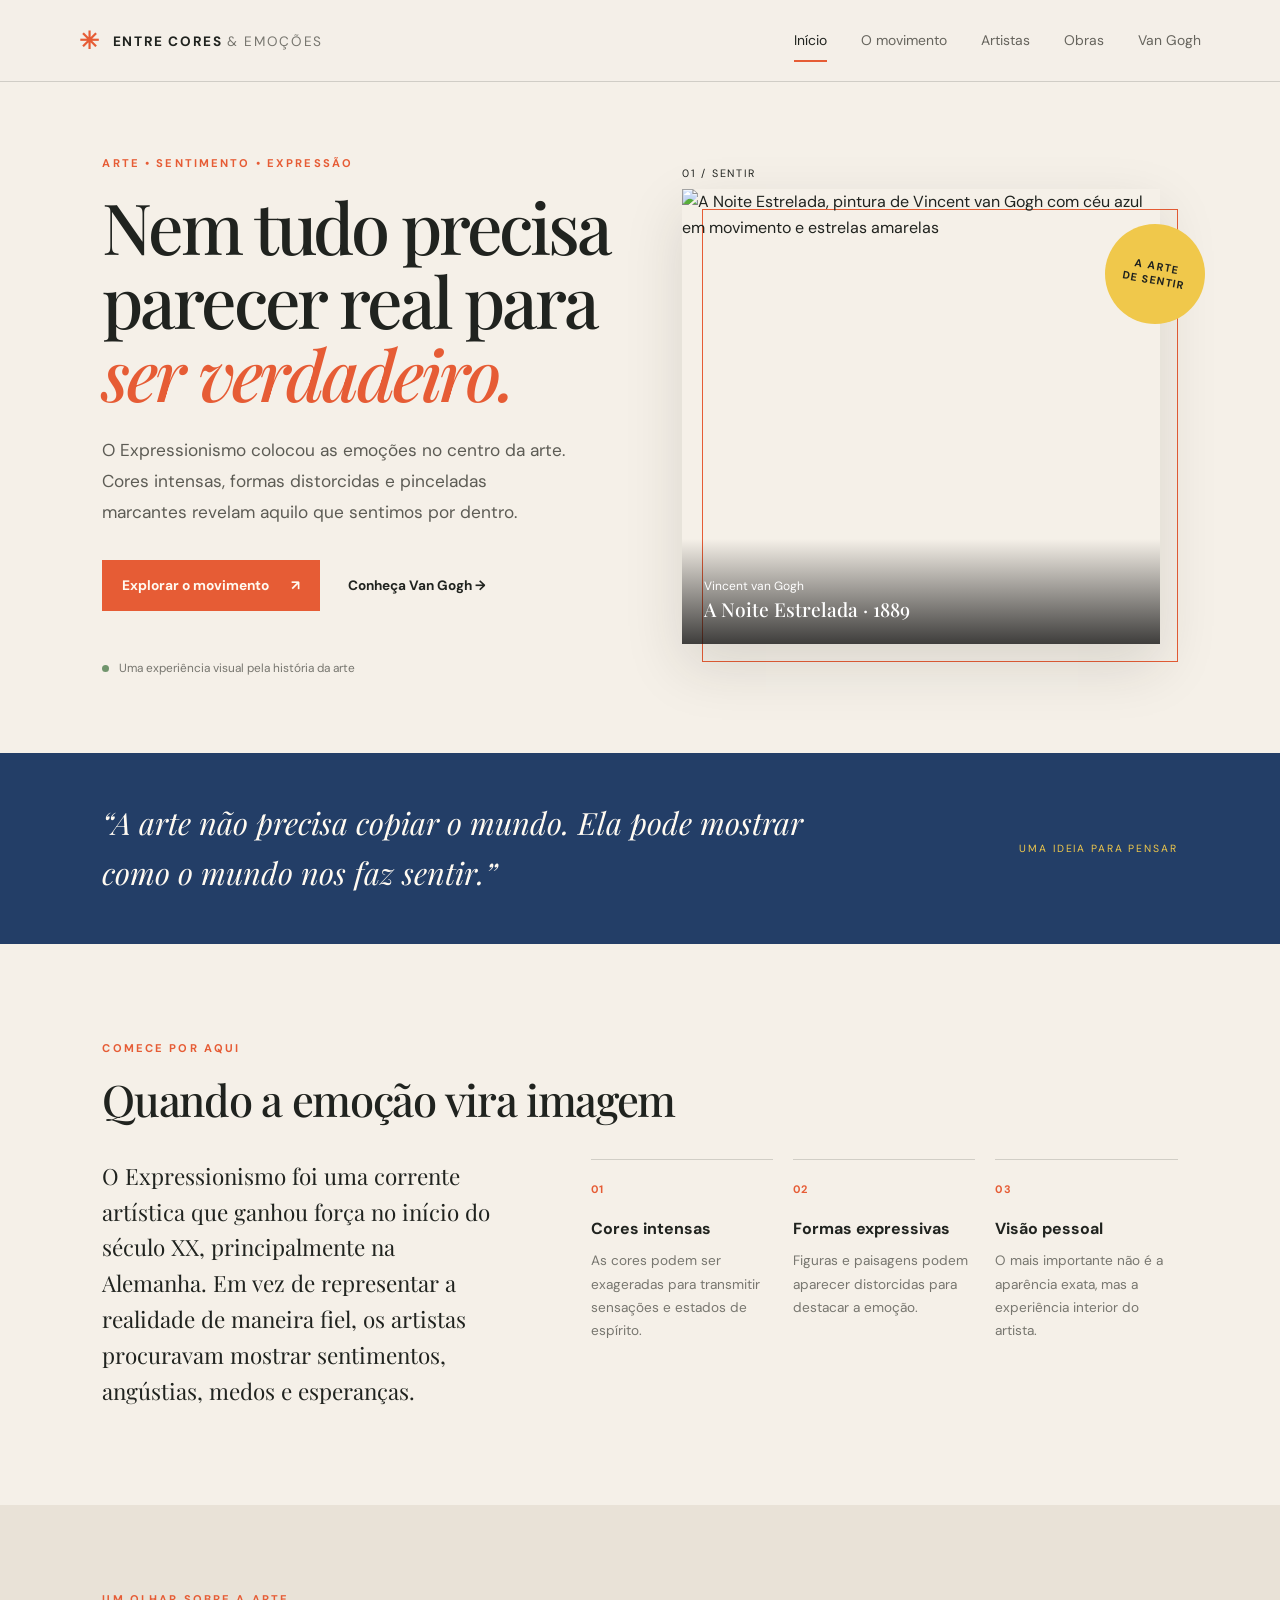
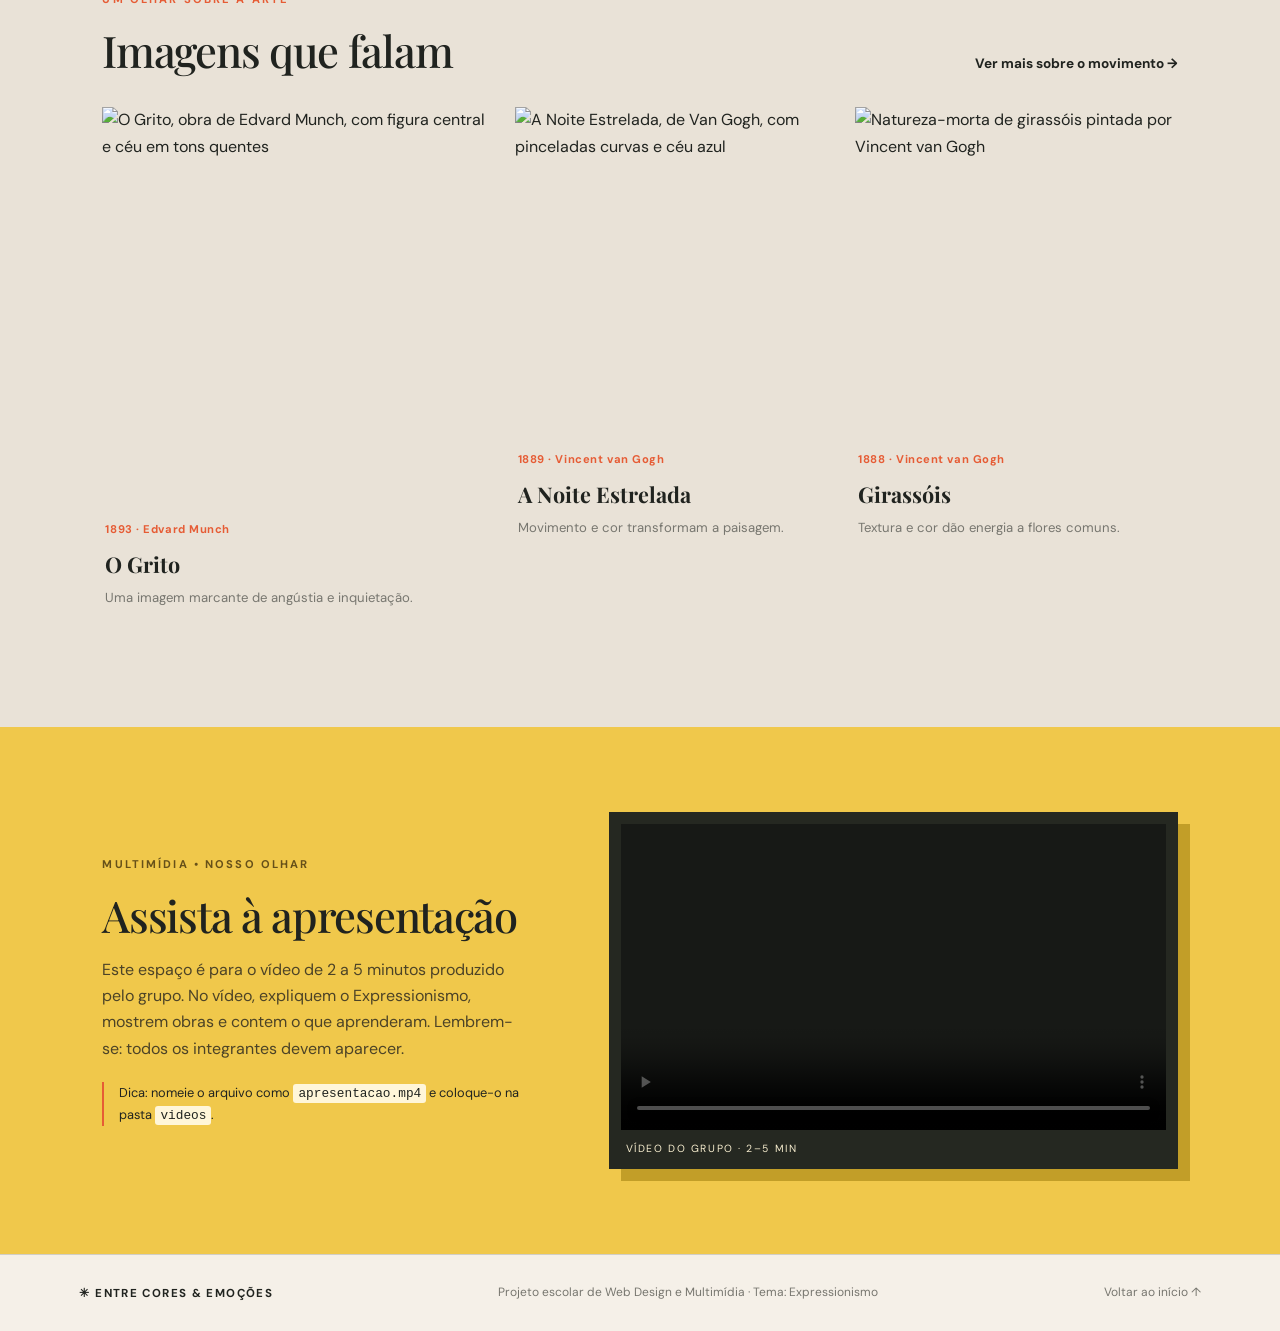
==== index.html @ 1c42e6e7 "inicioo" ====
<!DOCTYPE html>
<html lang="pt-br">
<head>
  <meta charset="UTF-8">
  <meta name="viewport" content="width=device-width, initial-scale=1.0">
  <meta name="description" content="Uma viagem pelo Expressionismo, movimento artístico que transformou emoções em cores e formas.">
  <title>Entre Cores e Emoções | Expressionismo</title>
  <link rel="stylesheet" href="style.css">
</head>
<body>
  <header class="topo">
    <a class="marca" href="index.html"><span class="marca-simbolo">✳</span> ENTRE CORES <span class="marca-clara">& EMOÇÕES</span></a>
    <nav aria-label="Navegação principal">
      <a class="ativo" href="index.html">Início</a>
      <a href="movimento.html">O movimento</a>
      <a href="artistas.html">Artistas</a>
      <a href="obras.html">Obras</a>
      <a href="vangogh.html">Van Gogh</a>
    </nav>
  </header>

  <main>
    <section class="hero">
      <div class="hero-texto">
        <p class="sobretitulo">ARTE • SENTIMENTO • EXPRESSÃO</p>
        <h1>Nem tudo precisa parecer real para <em>ser verdadeiro.</em></h1>
        <p class="hero-resumo">O Expressionismo colocou as emoções no centro da arte. Cores intensas, formas distorcidas e pinceladas marcantes revelam aquilo que sentimos por dentro.</p>
        <div class="botoes">
          <a class="botao botao-claro" href="movimento.html">Explorar o movimento <span>↗</span></a>
          <a class="link-seta" href="vangogh.html">Conheça Van Gogh →</a>
        </div>
        <div class="hero-nota"><span class="ponto"></span> Uma experiência visual pela história da arte</div>
      </div>
      <div class="hero-arte">
        <div class="arte-rotulo">01 / SENTIR</div>
        <img src="https://commons.wikimedia.org/wiki/Special:FilePath/TheStarryNightByVincentVanGogh.jpg" alt="A Noite Estrelada, pintura de Vincent van Gogh com céu azul em movimento e estrelas amarelas">
        <div class="arte-legenda"><span>Vincent van Gogh</span><strong>A Noite Estrelada · 1889</strong></div>
        <div class="selo">A ARTE<br>DE SENTIR</div>
      </div>
    </section>

    <section class="faixa-frase">
      <p>“A arte não precisa copiar o mundo. Ela pode mostrar como o mundo nos faz sentir.”</p>
      <span>UMA IDEIA PARA PENSAR</span>
    </section>

    <section class="secao introducao">
      <div class="cabecalho-secao">
        <p class="sobretitulo">COMECE POR AQUI</p>
        <h2>Quando a emoção vira imagem</h2>
      </div>
      <div class="intro-grid">
        <p class="texto-grande">O Expressionismo foi uma corrente artística que ganhou força no início do século XX, principalmente na Alemanha. Em vez de representar a realidade de maneira fiel, os artistas procuravam mostrar sentimentos, angústias, medos e esperanças.</p>
        <div class="mini-cards">
          <article class="mini-card"><span class="numero">01</span><h3>Cores intensas</h3><p>As cores podem ser exageradas para transmitir sensações e estados de espírito.</p></article>
          <article class="mini-card"><span class="numero">02</span><h3>Formas expressivas</h3><p>Figuras e paisagens podem aparecer distorcidas para destacar a emoção.</p></article>
          <article class="mini-card"><span class="numero">03</span><h3>Visão pessoal</h3><p>O mais importante não é a aparência exata, mas a experiência interior do artista.</p></article>
        </div>
      </div>
    </section>

    <section class="secao galeria-secao">
      <div class="cabecalho-secao linha">
        <div><p class="sobretitulo">UM OLHAR SOBRE A ARTE</p><h2>Imagens que falam</h2></div>
        <a class="link-seta" href="movimento.html">Ver mais sobre o movimento →</a>
      </div>
      <div class="galeria">
        <figure class="galeria-item galeria-grande">
          <img src="https://commons.wikimedia.org/wiki/Special:FilePath/Edvard-Munch-The-Scream.jpg" alt="O Grito, obra de Edvard Munch, com figura central e céu em tons quentes">
          <figcaption><span>1893 · Edvard Munch</span><strong>O Grito</strong><p>Uma imagem marcante de angústia e inquietação.</p></figcaption>
        </figure>
        <figure class="galeria-item">
          <img src="https://commons.wikimedia.org/wiki/Special:FilePath/Starry_Night.webp" alt="A Noite Estrelada, de Van Gogh, com pinceladas curvas e céu azul">
          <figcaption><span>1889 · Vincent van Gogh</span><strong>A Noite Estrelada</strong><p>Movimento e cor transformam a paisagem.</p></figcaption>
        </figure>
        <figure class="galeria-item galeria-terceira">
          <img src="https://commons.wikimedia.org/wiki/Special:FilePath/Vincent_van_Gogh_-_Sunflowers_-_VGM_F458.jpg" alt="Natureza-morta de girassóis pintada por Vincent van Gogh">
          <figcaption><span>1888 · Vincent van Gogh</span><strong>Girassóis</strong><p>Textura e cor dão energia a flores comuns.</p></figcaption>
        </figure>
      </div>
    </section>

    <section class="video-bloco">
      <div>
        <p class="sobretitulo">MULTIMÍDIA • NOSSO OLHAR</p>
        <h2>Assista à apresentação</h2>
        <p>Este espaço é para o vídeo de 2 a 5 minutos produzido pelo grupo. No vídeo, expliquem o Expressionismo, mostrem obras e contem o que aprenderam. Lembrem-se: todos os integrantes devem aparecer.</p>
        <div class="dica-video">Dica: nomeie o arquivo como <code>apresentacao.mp4</code> e coloque-o na pasta <code>videos</code>.</div>
      </div>
      <div class="video-player">
        <video controls preload="metadata" poster="https://commons.wikimedia.org/wiki/Special:FilePath/TheStarryNightByVincentVanGogh.jpg">
          <source src="videos/apresentacao.mp4" type="video/mp4">
          Seu navegador não consegue reproduzir este vídeo.
        </video>
        <p>VÍDEO DO GRUPO · 2–5 MIN</p>
      </div>
    </section>
  </main>

  <footer class="rodape"><a class="marca" href="index.html">✳ ENTRE CORES & EMOÇÕES</a><p>Projeto escolar de Web Design e Multimídia · Tema: Expressionismo</p><a href="#topo" class="voltar">Voltar ao início ↑</a></footer>
</body>
</html>
---- style.css ----
@import url('https://fonts.googleapis.com/css2?family=DM+Sans:wght@400;500;600;700&family=Playfair+Display:ital,wght@0,500;0,600;0,700;1,500;1,600&display=swap');

:root{--ink:#20231f;--paper:#f5f0e8;--cream:#fffaf1;--orange:#e65c35;--blue:#233e67;--yellow:#f0c84b;--muted:#77766f;--line:rgba(32,35,31,.17);--serif:'Playfair Display',Georgia,serif;--sans:'DM Sans',Arial,sans-serif}
*{box-sizing:border-box}
html{scroll-behavior:smooth}
body{margin:0;background:var(--paper);color:var(--ink);font-family:var(--sans);line-height:1.65}
img{display:block;width:100%;height:100%;object-fit:cover}
a{color:inherit;text-decoration:none}
.topo{height:82px;padding:0 6.2%;display:flex;align-items:center;justify-content:space-between;border-bottom:1px solid var(--line);background:rgba(245,240,232,.95);position:relative;z-index:5}
.marca{font-size:.85rem;font-weight:700;letter-spacing:.12em;white-space:nowrap}.marca-simbolo{color:var(--orange);font-size:1.5rem;vertical-align:-.13em;margin-right:7px}.marca-clara{font-weight:400;color:var(--muted)}
nav{display:flex;gap:34px;height:100%;align-items:center}nav a{font-size:.87rem;color:#66645d;position:relative}nav a:hover,nav a.ativo{color:var(--ink)}nav a.ativo:after{content:"";position:absolute;left:0;right:0;bottom:-10px;height:2px;background:var(--orange)}
.hero{min-height:620px;padding:72px 8% 74px;display:grid;grid-template-columns:1.02fr .98fr;gap:6%;align-items:center;background:var(--paper);overflow:hidden}
.hero-texto{max-width:570px}.sobretitulo{font-size:.7rem;font-weight:700;letter-spacing:.19em;color:var(--orange);margin:0 0 18px}.hero h1,.pagina-capa h1,.van-hero h1{font-family:var(--serif);font-size:clamp(3.2rem,5.5vw,5.6rem);line-height:1.04;letter-spacing:-.045em;margin:0 0 25px;font-weight:500}.hero h1 em,.pagina-capa h1 em,.van-hero h1 em{color:var(--orange);font-weight:500}.hero-resumo{max-width:470px;font-size:1.08rem;color:#5d5c55;line-height:1.8}.botoes{display:flex;align-items:center;gap:28px;margin-top:32px;flex-wrap:wrap}.botao{display:inline-flex;gap:22px;align-items:center;padding:14px 20px;font-size:.86rem;font-weight:700;transition:transform .2s,background .2s}.botao:hover{transform:translateY(-3px)}.botao-claro{background:var(--orange);color:#fffaf1}.botao-claro:hover{background:#c94726}.botao-escuro{background:var(--ink);color:white;margin-top:18px}.link-seta{font-size:.85rem;font-weight:700}.link-seta:hover{color:var(--orange)}.hero-nota{font-size:.74rem;color:var(--muted);margin-top:48px;display:flex;gap:10px;align-items:center}.ponto{width:7px;height:7px;border-radius:50%;background:#71956d;display:inline-block}
.hero-arte{height:455px;position:relative;margin-right:18px}.hero-arte:before{content:"";position:absolute;inset:20px -18px -18px 20px;border:1px solid var(--orange);z-index:0}.hero-arte img{position:relative;z-index:1;box-shadow:0 22px 55px #29271e22}.arte-rotulo{position:absolute;top:-24px;left:0;font-size:.67rem;letter-spacing:.16em;z-index:2}.arte-legenda{position:absolute;bottom:0;left:0;right:0;z-index:2;padding:38px 22px 20px;background:linear-gradient(transparent,#111c);color:white;display:flex;flex-direction:column;line-height:1.5}.arte-legenda span{font-size:.75rem}.arte-legenda strong{font-family:var(--serif);font-size:1.2rem;font-weight:500}.selo{position:absolute;z-index:3;right:-45px;top:35px;width:100px;height:100px;border-radius:50%;background:var(--yellow);display:grid;place-content:center;text-align:center;font-size:.67rem;letter-spacing:.1em;font-weight:700;line-height:1.3;transform:rotate(10deg)}
.faixa-frase{background:var(--blue);color:#fffaf1;padding:45px 8%;display:flex;align-items:center;justify-content:space-between;gap:30px}.faixa-frase p{font-family:var(--serif);font-size:clamp(1.3rem,2.4vw,2rem);max-width:760px;margin:0;font-style:italic}.faixa-frase span{font-size:.65rem;letter-spacing:.18em;white-space:nowrap;color:#f0c84b}
.secao{padding:95px 8%}.cabecalho-secao h2,.dois-colunas h2,.video-bloco h2,.van-destaque h2,.curiosidade h2,.chamada-final h2{font-family:var(--serif);font-size:clamp(2rem,3.4vw,3.3rem);line-height:1.13;letter-spacing:-.03em;font-weight:500;margin:0}.intro-grid{display:grid;grid-template-columns:.8fr 1.2fr;gap:9%;margin-top:34px}.texto-grande{font-family:var(--serif);font-size:1.4rem;line-height:1.6;margin:0}.mini-cards{display:grid;grid-template-columns:repeat(3,1fr);gap:20px}.mini-card{border-top:1px solid var(--line);padding-top:15px}.numero{font-size:.68rem;color:var(--orange);font-weight:700;letter-spacing:.12em}.mini-card h3,.caracteristicas h3,.van-obras h3{font-size:1rem;margin:15px 0 7px}.mini-card p,.caracteristicas p{font-size:.85rem;color:var(--muted);line-height:1.7;margin:0}
.galeria-secao{background:#e9e2d7;padding-top:85px;padding-bottom:100px}.linha{display:flex;align-items:end;justify-content:space-between;gap:25px;margin-bottom:32px}.galeria{display:grid;grid-template-columns:1.1fr .9fr .9fr;gap:18px;align-items:stretch}.galeria-item{margin:0;min-width:0}.galeria-item img{height:320px}.galeria-grande img{height:390px}.galeria-item figcaption{padding:18px 3px}.galeria-item figcaption span,.obra-card span,.van-obras span{font-size:.7rem;color:var(--orange);font-weight:700;letter-spacing:.05em}.galeria-item figcaption strong{font-family:var(--serif);font-size:1.35rem;display:block;margin:5px 0}.galeria-item figcaption p{font-size:.82rem;color:var(--muted);margin:0}
.video-bloco{padding:85px 8%;background:var(--yellow);display:grid;grid-template-columns:.85fr 1.15fr;gap:8%;align-items:center}.video-bloco .sobretitulo{color:#665019}.video-bloco p:not(.sobretitulo){max-width:480px;color:#4c4327}.dica-video{font-size:.8rem;margin-top:20px;padding-left:15px;border-left:2px solid var(--orange)}code{background:#fff6d9;padding:2px 5px;border-radius:3px}.video-player{background:#252821;padding:12px;box-shadow:12px 12px 0 #c29e28}.video-player video{width:100%;aspect-ratio:16/9;display:block;background:#171916;object-fit:cover}.video-player p{font-size:.65rem!important;letter-spacing:.15em;color:#f7edce!important;margin:10px 5px 0}
.rodape{padding:28px 6.2%;display:flex;align-items:center;justify-content:space-between;gap:20px;border-top:1px solid var(--line);font-size:.75rem;color:var(--muted)}.rodape .marca{color:var(--ink);font-size:.72rem}.rodape p{margin:0}.voltar:hover{color:var(--orange)}
.pagina-capa{padding:100px 12% 110px;background:var(--blue);color:#fffaf1;min-height:430px}.pagina-capa .sobretitulo{color:var(--yellow)}.pagina-capa h1{font-size:clamp(3.8rem,7vw,6.4rem);margin-bottom:25px}.pagina-capa h1 em{color:var(--yellow)}.pagina-capa>p:last-child{font-size:1.1rem;max-width:600px;color:#d6d8dd}
.dois-colunas{display:grid;grid-template-columns:.8fr 1.2fr;gap:9%;align-items:start}.texto-coluna p{margin:0 0 18px;color:#5c5a54;line-height:1.9}.secao-colorida{background:#e8e0d4}.subtitulo{color:var(--muted);max-width:620px}.caracteristicas{display:grid;grid-template-columns:repeat(4,1fr);gap:20px;margin-top:45px}.caracteristicas article{padding:25px 20px 28px;background:var(--cream);min-height:225px}.carac-icone{font-family:var(--serif);font-size:2rem;color:var(--orange)}.caracteristicas h3{margin-top:25px}.obras-grid{display:grid;grid-template-columns:1fr 1fr;gap:25px;margin-top:34px}.obra-card{background:var(--cream);display:grid;grid-template-columns:.8fr 1.2fr;min-height:280px}.obra-card img{height:100%;min-height:280px}.obra-card div{padding:25px}.obra-card h3{font-family:var(--serif);font-size:1.5rem;margin:8px 0}.obra-card p{font-size:.86rem;color:var(--muted);line-height:1.75;margin:0}.tabela-secao{background:#e9e2d7}.tabela-wrap{overflow-x:auto;margin-top:30px}table{width:100%;border-collapse:collapse;background:var(--cream);font-size:.85rem}th,td{padding:17px 18px;text-align:left;border-bottom:1px solid var(--line);vertical-align:top}th{background:var(--blue);color:#fffaf1;font-size:.7rem;letter-spacing:.08em;text-transform:uppercase}tbody tr:last-child td{border-bottom:0}tbody tr:hover{background:#f6ead8}.nota-tabela{font-size:.78rem;color:var(--muted);margin-top:15px}.chamada-final{padding:70px 8%;background:var(--orange);color:#fffaf1;text-align:center}.chamada-final .sobretitulo{color:#ffe4a1}.chamada-final h2{max-width:750px;margin:0 auto 28px}.chamada-final .botao{background:var(--ink)}
.van-hero{padding:78px 8% 85px;display:grid;grid-template-columns:1fr .85fr;gap:8%;align-items:center;position:relative;overflow:hidden}.van-hero-texto{max-width:580px;position:relative;z-index:1}.van-hero h1{font-size:clamp(4rem,7vw,7rem)}.van-hero .texto-grande{margin-bottom:20px}.van-hero-texto>p:not(.sobretitulo):not(.texto-grande){color:var(--muted);max-width:480px}.van-hero-imagem{margin:0;position:relative;height:440px}.van-hero-imagem:before{content:"";position:absolute;inset:15px -15px -15px 15px;border:1px solid var(--orange)}.van-hero-imagem img{position:relative}.van-hero-imagem figcaption{font-size:.72rem;color:var(--muted);margin-top:12px}.van-numero{position:absolute;bottom:15px;left:8%;font-family:var(--serif);font-size:1rem;color:#aaa39a;letter-spacing:.15em}
.van-destaque{display:grid;grid-template-columns:1fr 1fr;background:#e9e2d7;align-items:stretch}.van-destaque>img{height:430px}.van-destaque>div{padding:65px 12% 55px 10%;align-self:center}.van-destaque p:not(.sobretitulo){font-size:.94rem;color:#5e5b54;line-height:1.85}.van-obras{display:grid;grid-template-columns:repeat(3,1fr);gap:22px;margin-top:35px}.van-obras article{min-width:0}.van-obras img{height:280px}.van-obras span{display:block;margin-top:16px}.van-obras h3{font-family:var(--serif);font-size:1.45rem;margin:5px 0}.van-obras p{font-size:.85rem;color:var(--muted);margin:0}.curiosidade{padding:65px 12%;display:grid;grid-template-columns:100px 1fr;gap:35px;background:var(--blue);color:#fffaf1;align-items:start}.curiosidade-asterisco{font-size:5rem;line-height:1;color:var(--yellow)}.curiosidade .sobretitulo{color:var(--yellow)}.curiosidade p:last-child{max-width:760px;color:#d6d8dd}
@media(max-width:900px){.topo{padding:0 4%;height:auto;min-height:76px;flex-wrap:wrap;gap:10px;padding-top:16px;padding-bottom:16px}.marca{font-size:.75rem}nav{gap:18px}nav a{font-size:.8rem}.hero,.van-hero{padding:55px 6%;gap:35px}.hero-arte{height:380px}.selo{right:-20px}.secao{padding:70px 6%}.intro-grid,.dois-colunas{gap:35px}.mini-cards{grid-template-columns:1fr}.caracteristicas{grid-template-columns:repeat(2,1fr)}.galeria{grid-template-columns:1fr 1fr}.galeria-grande{grid-column:span 2}.galeria-item img,.galeria-grande img{height:300px}.video-bloco{padding:65px 6%;gap:35px}.obra-card{grid-template-columns:1fr}.obra-card img{height:220px;min-height:0}.van-destaque>div{padding:40px}.van-obras img{height:220px}}
@media(max-width:620px){.topo{justify-content:center}.topo nav{width:100%;justify-content:center;gap:25px;height:35px}.hero,.van-hero{grid-template-columns:1fr;padding:50px 6% 65px}.hero h1,.van-hero h1{font-size:3.6rem}.hero-arte{height:350px;margin:15px 15px 0 0}.faixa-frase{padding:32px 6%;display:block}.faixa-frase span{display:block;margin-top:18px}.intro-grid,.dois-colunas,.video-bloco{grid-template-columns:1fr}.mini-cards{grid-template-columns:1fr 1fr}.mini-card:last-child{grid-column:span 2}.linha{align-items:start;flex-direction:column}.galeria{grid-template-columns:1fr}.galeria-grande{grid-column:auto}.galeria-item img,.galeria-grande img{height:330px}.video-bloco{padding:55px 6%}.caracteristicas{grid-template-columns:1fr 1fr}.pagina-capa{padding:70px 7%;min-height:0}.obras-grid{grid-template-columns:1fr}.obra-card{grid-template-columns:.8fr 1.2fr}.obra-card img{height:100%;min-height:260px}.van-hero-imagem{height:330px}.van-numero{bottom:15px}.van-destaque{grid-template-columns:1fr}.van-destaque>img{height:330px}.van-destaque>div{padding:45px 7%}.van-obras{grid-template-columns:1fr}.van-obras img{height:340px}.curiosidade{padding:50px 7%;grid-template-columns:45px 1fr;gap:20px}.curiosidade-asterisco{font-size:3rem}.rodape{flex-direction:column;text-align:center;padding:30px 6%}.tabela-wrap{margin-right:-6%;padding-right:6%}}
@media(prefers-reduced-motion:reduce){html{scroll-behavior:auto}*,*:before,*:after{transition:none!important}}


/* Páginas extras: artistas e leitura de obras */
.grupos-grid{display:grid;grid-template-columns:1fr 1fr;gap:22px;margin-top:35px}
.grupo-card{padding:36px;min-height:330px;color:#fffaf1}
.grupo-laranja{background:var(--orange)}.grupo-azul{background:var(--blue)}
.grupo-numero{font-size:.68rem;letter-spacing:.16em;font-weight:700;color:#ffe1a3}
.grupo-card h3{font-family:var(--serif);font-size:2.3rem;line-height:1.12;font-weight:500;margin:25px 0 18px}
.grupo-card h3 em{font-weight:500;color:#ffe1a3}.grupo-card p{font-size:.9rem;line-height:1.8;color:#fff5e8}
.grupo-card .nomes{font-size:.77rem;border-top:1px solid #ffffff55;padding-top:15px;margin-top:20px}
.artistas-fundo{background:#e9e2d7}
.artistas-lista{margin-top:35px;border-top:1px solid var(--line)}
.artista-linha{display:grid;grid-template-columns:55px 1fr auto;gap:25px;align-items:start;padding:27px 0;border-bottom:1px solid var(--line)}
.artista-num{font-family:var(--serif);font-size:1.7rem;color:var(--orange)}
.artista-linha h3{font-family:var(--serif);font-size:1.5rem;font-weight:500;margin:0 0 7px}
.artista-linha p{max-width:780px;color:var(--muted);font-size:.9rem;margin:0;line-height:1.8}
.tag-arte{font-size:.65rem;letter-spacing:.12em;border:1px solid var(--line);padding:6px 9px;color:var(--orange);white-space:nowrap}
.obras-detalhadas{display:grid;gap:25px;margin-top:35px}
.obra-detalhe{display:grid;grid-template-columns:.85fr 1.15fr;background:var(--cream);min-height:330px}
.obra-detalhe img{height:100%;min-height:330px}
.obra-detalhe-texto{padding:32px 38px}
.obra-detalhe-texto>span{font-size:.68rem;letter-spacing:.12em;color:var(--orange);font-weight:700}
.obra-detalhe-texto h3{font-family:var(--serif);font-size:2rem;font-weight:500;margin:7px 0 16px}
.obra-detalhe-texto p{font-size:.87rem;line-height:1.75;color:var(--muted);margin:9px 0}
.perguntas-arte{padding:65px 8%;display:grid;grid-template-columns:.8fr 1.2fr;gap:8%;background:#e9e2d7}
.perguntas-arte h2{font-family:var(--serif);font-size:2.5rem;line-height:1.15;font-weight:500;margin:0}
.perguntas-arte ol{margin:0;padding-left:22px}
.perguntas-arte li{padding:0 0 14px 8px;color:#5e5b54}
.capa-artistas{background:#a6442d}.capa-artistas .sobretitulo{color:#ffe1a3}.capa-artistas h1 em{color:#ffe1a3}
.capa-obras{background:#e4b93f;color:#252821}.capa-obras .sobretitulo{color:#8a381f}.capa-obras h1 em{color:#8a381f}.capa-obras>p:last-child{color:#51472c}
@media(max-width:900px){.grupos-grid{grid-template-columns:1fr 1fr}.obra-detalhe-texto{padding:25px}.perguntas-arte{gap:35px}}
@media(max-width:620px){.grupos-grid{grid-template-columns:1fr}.grupo-card{min-height:0;padding:28px}.artista-linha{grid-template-columns:35px 1fr;gap:14px}.tag-arte{grid-column:2;justify-self:start}.obra-detalhe{grid-template-columns:1fr}.obra-detalhe img{height:300px;min-height:0}.obra-detalhe-texto{padding:25px}.perguntas-arte{grid-template-columns:1fr}.topo nav{gap:14px}.topo nav a{font-size:.72rem}}
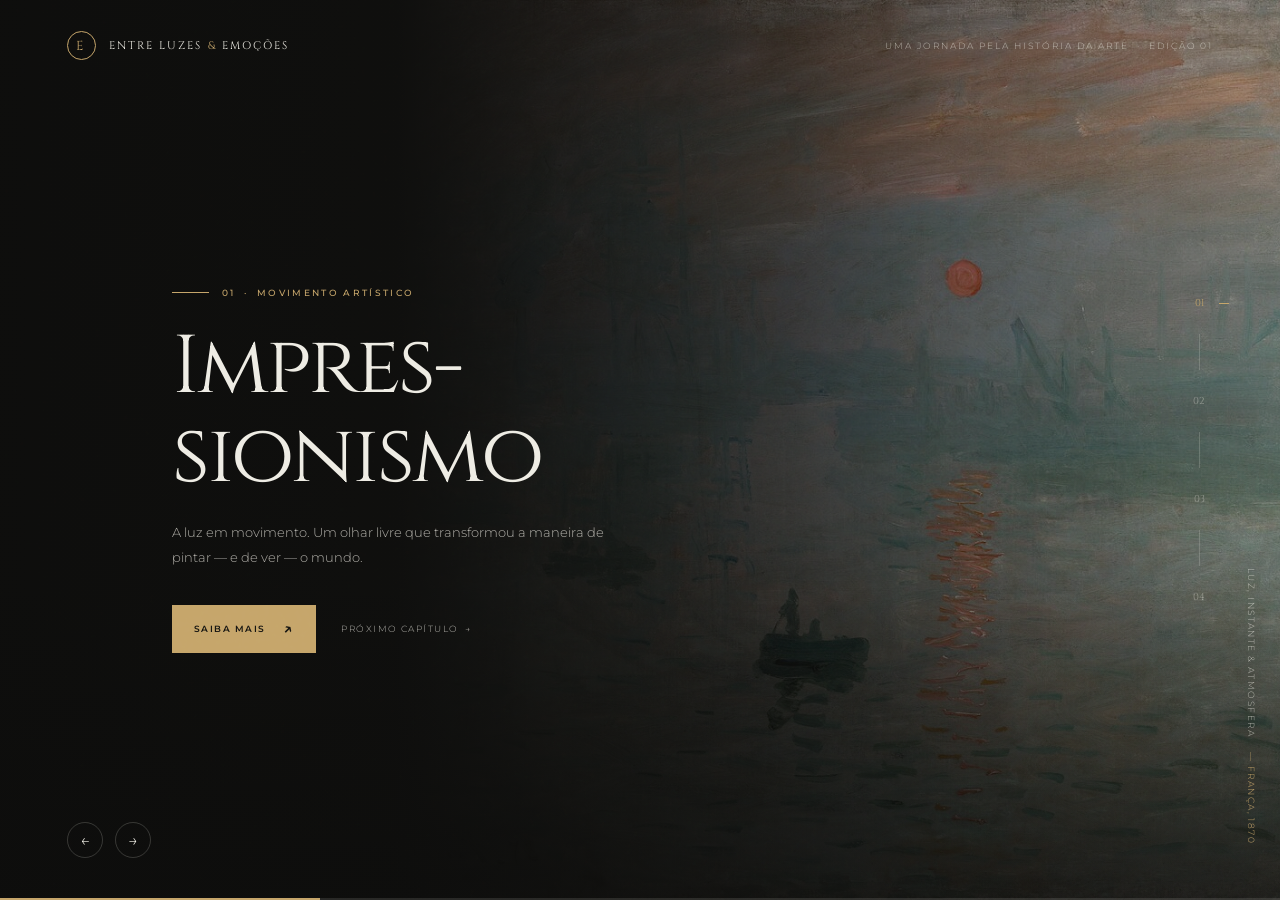
==== commit ae08d4dc: "Add files via upload" ====
--- a/index.html
+++ b/index.html
@@ -1,102 +1,142 @@
-<!DOCTYPE html>
-<html lang="pt-br">
-<head>
-  <meta charset="UTF-8">
-  <meta name="viewport" content="width=device-width, initial-scale=1.0">
-  <meta name="description" content="Uma viagem pelo Expressionismo, movimento artístico que transformou emoções em cores e formas.">
-  <title>Entre Cores e Emoções | Expressionismo</title>
-  <link rel="stylesheet" href="style.css">
-</head>
-<body>
-  <header class="topo">
-    <a class="marca" href="index.html"><span class="marca-simbolo">✳</span> ENTRE CORES <span class="marca-clara">& EMOÇÕES</span></a>
-    <nav aria-label="Navegação principal">
-      <a class="ativo" href="index.html">Início</a>
-      <a href="movimento.html">O movimento</a>
-      <a href="artistas.html">Artistas</a>
-      <a href="obras.html">Obras</a>
-      <a href="vangogh.html">Van Gogh</a>
-    </nav>
-  </header>
-
-  <main>
-    <section class="hero">
-      <div class="hero-texto">
-        <p class="sobretitulo">ARTE • SENTIMENTO • EXPRESSÃO</p>
-        <h1>Nem tudo precisa parecer real para <em>ser verdadeiro.</em></h1>
-        <p class="hero-resumo">O Expressionismo colocou as emoções no centro da arte. Cores intensas, formas distorcidas e pinceladas marcantes revelam aquilo que sentimos por dentro.</p>
-        <div class="botoes">
-          <a class="botao botao-claro" href="movimento.html">Explorar o movimento <span>↗</span></a>
-          <a class="link-seta" href="vangogh.html">Conheça Van Gogh →</a>
-        </div>
-        <div class="hero-nota"><span class="ponto"></span> Uma experiência visual pela história da arte</div>
-      </div>
-      <div class="hero-arte">
-        <div class="arte-rotulo">01 / SENTIR</div>
-        <img src="https://commons.wikimedia.org/wiki/Special:FilePath/TheStarryNightByVincentVanGogh.jpg" alt="A Noite Estrelada, pintura de Vincent van Gogh com céu azul em movimento e estrelas amarelas">
-        <div class="arte-legenda"><span>Vincent van Gogh</span><strong>A Noite Estrelada · 1889</strong></div>
-        <div class="selo">A ARTE<br>DE SENTIR</div>
-      </div>
-    </section>
-
-    <section class="faixa-frase">
-      <p>“A arte não precisa copiar o mundo. Ela pode mostrar como o mundo nos faz sentir.”</p>
-      <span>UMA IDEIA PARA PENSAR</span>
-    </section>
-
-    <section class="secao introducao">
-      <div class="cabecalho-secao">
-        <p class="sobretitulo">COMECE POR AQUI</p>
-        <h2>Quando a emoção vira imagem</h2>
-      </div>
-      <div class="intro-grid">
-        <p class="texto-grande">O Expressionismo foi uma corrente artística que ganhou força no início do século XX, principalmente na Alemanha. Em vez de representar a realidade de maneira fiel, os artistas procuravam mostrar sentimentos, angústias, medos e esperanças.</p>
-        <div class="mini-cards">
-          <article class="mini-card"><span class="numero">01</span><h3>Cores intensas</h3><p>As cores podem ser exageradas para transmitir sensações e estados de espírito.</p></article>
-          <article class="mini-card"><span class="numero">02</span><h3>Formas expressivas</h3><p>Figuras e paisagens podem aparecer distorcidas para destacar a emoção.</p></article>
-          <article class="mini-card"><span class="numero">03</span><h3>Visão pessoal</h3><p>O mais importante não é a aparência exata, mas a experiência interior do artista.</p></article>
-        </div>
-      </div>
-    </section>
-
-    <section class="secao galeria-secao">
-      <div class="cabecalho-secao linha">
-        <div><p class="sobretitulo">UM OLHAR SOBRE A ARTE</p><h2>Imagens que falam</h2></div>
-        <a class="link-seta" href="movimento.html">Ver mais sobre o movimento →</a>
-      </div>
-      <div class="galeria">
-        <figure class="galeria-item galeria-grande">
-          <img src="https://commons.wikimedia.org/wiki/Special:FilePath/Edvard-Munch-The-Scream.jpg" alt="O Grito, obra de Edvard Munch, com figura central e céu em tons quentes">
-          <figcaption><span>1893 · Edvard Munch</span><strong>O Grito</strong><p>Uma imagem marcante de angústia e inquietação.</p></figcaption>
-        </figure>
-        <figure class="galeria-item">
-          <img src="https://commons.wikimedia.org/wiki/Special:FilePath/Starry_Night.webp" alt="A Noite Estrelada, de Van Gogh, com pinceladas curvas e céu azul">
-          <figcaption><span>1889 · Vincent van Gogh</span><strong>A Noite Estrelada</strong><p>Movimento e cor transformam a paisagem.</p></figcaption>
-        </figure>
-        <figure class="galeria-item galeria-terceira">
-          <img src="https://commons.wikimedia.org/wiki/Special:FilePath/Vincent_van_Gogh_-_Sunflowers_-_VGM_F458.jpg" alt="Natureza-morta de girassóis pintada por Vincent van Gogh">
-          <figcaption><span>1888 · Vincent van Gogh</span><strong>Girassóis</strong><p>Textura e cor dão energia a flores comuns.</p></figcaption>
-        </figure>
-      </div>
-    </section>
-
-    <section class="video-bloco">
-      <div>
-        <p class="sobretitulo">MULTIMÍDIA • NOSSO OLHAR</p>
-        <h2>Assista à apresentação</h2>
-        <p>Este espaço é para o vídeo de 2 a 5 minutos produzido pelo grupo. No vídeo, expliquem o Expressionismo, mostrem obras e contem o que aprenderam. Lembrem-se: todos os integrantes devem aparecer.</p>
-        <div class="dica-video">Dica: nomeie o arquivo como <code>apresentacao.mp4</code> e coloque-o na pasta <code>videos</code>.</div>
-      </div>
-      <div class="video-player">
-        <video controls preload="metadata" poster="https://commons.wikimedia.org/wiki/Special:FilePath/TheStarryNightByVincentVanGogh.jpg">
-          <source src="videos/apresentacao.mp4" type="video/mp4">
-          Seu navegador não consegue reproduzir este vídeo.
-        </video>
-        <p>VÍDEO DO GRUPO · 2–5 MIN</p>
-      </div>
-    </section>
-  </main>
-
-  <footer class="rodape"><a class="marca" href="index.html">✳ ENTRE CORES & EMOÇÕES</a><p>Projeto escolar de Web Design e Multimídia · Tema: Expressionismo</p><a href="#topo" class="voltar">Voltar ao início ↑</a></footer>
-</body>
-</html>+<!doctype html>
+<html lang="pt-BR">
+<head>
+  <meta charset="utf-8">
+  <meta name="viewport" content="width=device-width, initial-scale=1">
+  <meta name="theme-color" content="#11110f">
+  <meta name="description" content="Uma jornada pela história do Impressionismo, Expressionismo e a obra de Vincent van Gogh.">
+  <title>Entre Luzes & Emoções — História da Arte</title>
+  <link rel="preconnect" href="https://fonts.googleapis.com">
+  <link rel="preconnect" href="https://fonts.gstatic.com" crossorigin>
+  <link href="https://fonts.googleapis.com/css2?family=Cinzel:wght@400;500;600&family=Montserrat:wght@300;400;500;600&display=swap" rel="stylesheet">
+  <link rel="stylesheet" href="css/style.css">
+</head>
+<body>
+  <div class="grain" aria-hidden="true"></div>
+  <header class="topbar">
+    <a class="brand" href="#" aria-label="Entre Luzes e Emoções, início">
+      <span class="brand-mark">E</span>
+      <span>Entre Luzes <span style="color:var(--gold)">&</span> Emoções</span>
+    </a>
+    <span class="edition">Uma jornada pela história da arte &nbsp;·&nbsp; Edição 01</span>
+  </header>
+
+  <main class="slides" aria-label="Jornada pela história da arte">
+    <section class="slide active" data-title="Impressionismo" aria-hidden="false">
+      <div class="slide-art art-impression" role="img" aria-label="Impressão, nascer do sol, de Claude Monet"></div>
+      <div class="slide-content">
+        <p class="eyebrow">01 &nbsp;·&nbsp; Movimento artístico</p>
+        <h1>Impres-<br>sionismo</h1>
+        <p class="subtitle">A luz em movimento. Um olhar livre que transformou a maneira de pintar — e de ver — o mundo.</p>
+        <div class="actions">
+          <button class="button learn-more" data-topic="impressionismo">Saiba mais <span class="arrow">↗</span></button>
+          <button class="text-button next-button">Próximo capítulo &nbsp;→</button>
+        </div>
+      </div>
+      <div class="slide-caption">Luz, instante &amp; atmosfera <span>— França, 1870</span></div>
+    </section>
+
+    <section class="slide" data-title="Expressionismo" aria-hidden="true">
+      <div class="slide-art art-expression" role="img" aria-label="O Grito, de Edvard Munch"></div>
+      <div class="slide-content">
+        <p class="eyebrow">02 &nbsp;·&nbsp; Movimento artístico</p>
+        <h1>Expres-<br>sionismo</h1>
+        <p class="subtitle">A realidade vista por dentro. Cor, forma e gesto a serviço da emoção humana.</p>
+        <div class="actions">
+          <button class="button learn-more" data-topic="expressionismo">Saiba mais <span class="arrow">↗</span></button>
+          <button class="text-button next-button">Próximo capítulo &nbsp;→</button>
+        </div>
+      </div>
+      <div class="slide-caption">A força da expressão <span>— Europa, 1905</span></div>
+    </section>
+
+    <section class="slide" data-title="Vincent van Gogh" aria-hidden="true">
+      <div class="slide-art art-vangogh" role="img" aria-label="A Noite Estrelada, de Vincent van Gogh"></div>
+      <div class="slide-content">
+        <p class="eyebrow">03 &nbsp;·&nbsp; Artista em destaque</p>
+        <h1>Vincent<br><em>van Gogh</em></h1>
+        <p class="subtitle">Uma vida breve, uma obra imensa. Pinceladas que fizeram da cor uma linguagem da alma.</p>
+        <div class="actions">
+          <button class="button learn-more" data-topic="vangogh">Saiba mais <span class="arrow">↗</span></button>
+          <button class="text-button next-button">Próximo capítulo &nbsp;→</button>
+        </div>
+      </div>
+      <div class="slide-caption">Pintar com o coração <span>— Países Baixos, 1853</span></div>
+    </section>
+
+    <section class="slide" data-title="Vídeo final" aria-hidden="true">
+      <div class="slide-art art-video" role="img" aria-label="Galeria de arte em penumbra"></div>
+      <div class="slide-content">
+        <p class="eyebrow">04 &nbsp;·&nbsp; Para assistir</p>
+        <h1>A arte<br>em <em>movimento</em></h1>
+        <p class="subtitle">Uma pausa para olhar mais de perto. O vídeo local da exposição está pronto para ser reproduzido aqui.</p>
+        <div class="actions">
+          <a class="button open-video" href="videos/index.html">Abrir espaço de vídeo <span class="arrow">↗</span></a>
+        </div>
+        <div class="video-card">Uma experiência audiovisual</div>
+      </div>
+      <div class="slide-caption">Imagem, som &amp; contemplação <span>— Sala de projeção</span></div>
+    </section>
+  </main>
+
+  <nav class="navigation" aria-label="Navegação por capítulos">
+    <button class="nav-index active" aria-label="Capítulo 1: Impressionismo" aria-current="true">01</button>
+    <span class="nav-rule"></span>
+    <button class="nav-index" aria-label="Capítulo 2: Expressionismo">02</button>
+    <span class="nav-rule"></span>
+    <button class="nav-index" aria-label="Capítulo 3: Vincent van Gogh">03</button>
+    <span class="nav-rule"></span>
+    <button class="nav-index" aria-label="Capítulo 4: Vídeo final">04</button>
+  </nav>
+  <div class="side-controls" aria-label="Controles do carrossel">
+    <button class="previous" aria-label="Slide anterior">←</button>
+    <button class="next" aria-label="Próximo slide">→</button>
+  </div>
+  <div class="progress" aria-hidden="true"><span></span></div>
+
+  <div class="overlay details-overlay" role="dialog" aria-modal="true" aria-labelledby="detail-title" aria-hidden="true">
+    <article class="details-screen">
+      <header class="details-header">
+        <div>
+          <p class="eyebrow" id="detail-eyebrow"></p>
+          <h2 id="detail-title"></h2>
+          <p class="panel-intro" id="detail-intro"></p>
+        </div>
+        <button class="close close-details" aria-label="Fechar detalhes">×</button>
+      </header>
+      <section class="history-section" aria-labelledby="context-heading">
+        <p class="section-kicker">01 &nbsp;·&nbsp; Panorama</p>
+        <h3 id="context-heading">Contexto histórico</h3>
+        <p class="detail-copy" id="detail-context"></p>
+      </section>
+      <section class="artist-profile" aria-labelledby="artist-name">
+        <figure class="artist-portrait">
+          <img id="artist-image" src="" alt="">
+        </figure>
+        <div class="artist-biography">
+          <p class="section-kicker">02 &nbsp;·&nbsp; Artista em destaque</p>
+          <h3 id="artist-name"></h3>
+          <p class="artist-period" id="artist-period"></p>
+          <p class="detail-copy" id="detail-bio"></p>
+        </div>
+      </section>
+      <section class="works-section" aria-labelledby="works-title">
+        <div class="works-heading">
+          <div>
+            <p class="section-kicker">03 &nbsp;·&nbsp; Galeria</p>
+            <h3 id="works-title">Cinco obras para conhecer</h3>
+          </div>
+          <div class="works-controls" aria-label="Controles da galeria de obras">
+            <button class="works-arrow works-previous" type="button" aria-label="Obras anteriores">←</button>
+            <span class="works-count" aria-live="polite">01 — 05</span>
+            <button class="works-arrow works-next" type="button" aria-label="Próximas obras">→</button>
+          </div>
+        </div>
+        <div class="works-track" id="works-track" aria-label="Cinco obras famosas"></div>
+      </section>
+    </article>
+  </div>
+
+  <script src="js/app.js" defer></script>
+</body>
+</html>
--- a/css/style.css
+++ b/css/style.css
@@ -0,0 +1,661 @@
+:root {
+      color-scheme: dark;
+      --ink: #11110f;
+      --paper: #eeece4;
+      --muted: #a7a49a;
+      --gold: #c6a66b;
+      --line: rgba(238, 236, 228, .19);
+      --serif: "Cinzel", Georgia, serif;
+      --sans: "Montserrat", Arial, sans-serif;
+    }
+
+    * { box-sizing: border-box; }
+    html { scroll-behavior: smooth; }
+    body {
+      margin: 0;
+      background: var(--ink);
+      color: var(--paper);
+      font-family: var(--sans);
+      font-weight: 300;
+      overflow: hidden;
+    }
+    button, input { font: inherit; }
+    button { color: inherit; }
+    button:focus-visible, a:focus-visible, input:focus-visible {
+      outline: 2px solid var(--gold);
+      outline-offset: 4px;
+    }
+    .grain {
+      position: fixed;
+      inset: 0;
+      z-index: 8;
+      pointer-events: none;
+      opacity: .13;
+      background-image: url("data:image/svg+xml,%3Csvg viewBox='0 0 180 180' xmlns='http://www.w3.org/2000/svg'%3E%3Cfilter id='n'%3E%3CfeTurbulence type='fractalNoise' baseFrequency='.92' numOctaves='3' stitchTiles='stitch'/%3E%3C/filter%3E%3Crect width='100%25' height='100%25' filter='url(%23n)' opacity='.22'/%3E%3C/svg%3E");
+      mix-blend-mode: soft-light;
+    }
+    .topbar {
+      position: fixed;
+      top: 0;
+      left: 0;
+      z-index: 5;
+      width: 100%;
+      display: flex;
+      justify-content: space-between;
+      align-items: center;
+      padding: 31px 5.2vw;
+    }
+    .brand {
+      display: flex;
+      align-items: center;
+      gap: 13px;
+      color: var(--paper);
+      text-decoration: none;
+      font-family: var(--serif);
+      font-size: 11px;
+      letter-spacing: .19em;
+      text-transform: uppercase;
+    }
+    .brand-mark {
+      width: 29px;
+      height: 29px;
+      display: grid;
+      place-items: center;
+      border: 1px solid var(--gold);
+      border-radius: 50%;
+      color: var(--gold);
+      font-size: 13px;
+    }
+    .edition {
+      color: rgba(238,236,228,.65);
+      font-size: 9px;
+      letter-spacing: .22em;
+      text-transform: uppercase;
+    }
+    .slides { position: relative; width: 100%; height: 100svh; overflow: hidden; }
+    .slide {
+      position: absolute;
+      inset: 0;
+      display: flex;
+      align-items: center;
+      overflow: hidden;
+      opacity: 0;
+      visibility: hidden;
+      transform: translateX(4%);
+      transition: opacity .8s ease, transform 1s cubic-bezier(.22,.61,.36,1), visibility .8s;
+      background: #171714;
+    }
+    .slide.active {
+      opacity: 1;
+      visibility: visible;
+      transform: translateX(0);
+      z-index: 1;
+    }
+    .slide.leaving { transform: translateX(-4%); }
+    .slide::after {
+      content: "";
+      position: absolute;
+      inset: 0;
+      z-index: 0;
+      background: linear-gradient(90deg, rgba(13,13,12,.91) 0%, rgba(13,13,12,.76) 39%, rgba(13,13,12,.17) 100%),
+        linear-gradient(0deg, rgba(13,13,12,.62), transparent 35%);
+    }
+    .slide-art {
+      position: absolute;
+      inset: 0 0 0 31%;
+      background-position: center;
+      background-size: cover;
+      filter: saturate(.78);
+      transform: scale(1.035);
+      transition: transform 8s ease;
+    }
+    .slide.active .slide-art { transform: scale(1); }
+    .slide-art::after {
+      content: "";
+      position: absolute;
+      inset: 0;
+      background: linear-gradient(90deg, #171714 0%, rgba(23,23,20,.62) 18%, transparent 65%),
+        linear-gradient(0deg, rgba(17,17,15,.53), transparent 50%);
+    }
+    .art-impression {
+      background-image: url("../imagens/impressionismo-monet.jpg");
+    }
+    .art-expression {
+      background-image: url("../imagens/expressionismo-munch.jpg");
+    }
+    .art-vangogh {
+      background-image: url("../imagens/vangogh-noite-estrelada.jpg");
+    }
+    .art-video {
+      background-image: url("../imagens/sala-de-video.jpg");
+      filter: saturate(.4);
+    }
+    .slide-content {
+      position: relative;
+      z-index: 2;
+      width: min(670px, 60vw);
+      margin-left: 13.4%;
+      padding-top: 40px;
+    }
+    .eyebrow {
+      display: flex;
+      align-items: center;
+      gap: 13px;
+      margin: 0 0 25px;
+      color: var(--gold);
+      font-size: 9px;
+      font-weight: 500;
+      letter-spacing: .26em;
+      text-transform: uppercase;
+    }
+    .eyebrow::before { content: ""; width: 37px; height: 1px; background: var(--gold); }
+    h1, h2, h3, p { margin-top: 0; }
+    .slide h1 {
+      max-width: 760px;
+      margin-bottom: 20px;
+      font-family: var(--serif);
+      font-size: clamp(42px, 6.4vw, 91px);
+      font-weight: 400;
+      letter-spacing: -.035em;
+      line-height: 1.08;
+    }
+    .slide h1 em { color: var(--gold); font-weight: 400; }
+    .subtitle {
+      max-width: 460px;
+      margin-bottom: 35px;
+      color: rgba(238,236,228,.73);
+      font-size: 13px;
+      line-height: 1.9;
+    }
+    .actions { display: flex; align-items: center; gap: 25px; }
+    .button {
+      display: inline-flex;
+      align-items: center;
+      justify-content: center;
+      gap: 17px;
+      min-height: 48px;
+      padding: 0 21px;
+      border: 1px solid var(--gold);
+      background: var(--gold);
+      color: #171612;
+      cursor: pointer;
+      font-size: 9px;
+      font-weight: 600;
+      letter-spacing: .17em;
+      text-transform: uppercase;
+      text-decoration: none;
+      transition: background .25s, color .25s;
+    }
+    .button:hover { background: transparent; color: var(--paper); }
+    .button .arrow { font-size: 16px; }
+    .text-button {
+      padding: 9px 0;
+      border: 0;
+      background: none;
+      color: rgba(238,236,228,.75);
+      cursor: pointer;
+      font-size: 9px;
+      letter-spacing: .16em;
+      text-transform: uppercase;
+    }
+    .text-button:hover { color: var(--gold); }
+    .slide-caption {
+      position: absolute;
+      right: 1.8vw;
+      bottom: 56px;
+      z-index: 2;
+      color: rgba(238,236,228,.67);
+      font-size: 9px;
+      letter-spacing: .16em;
+      text-transform: uppercase;
+      writing-mode: vertical-rl;
+    }
+    .slide-caption span { color: var(--gold); margin-top: 11px; }
+    .navigation {
+      position: fixed;
+      top: 50%;
+      right: 5.1vw;
+      z-index: 6;
+      display: flex;
+      flex-direction: column;
+      align-items: center;
+      gap: 19px;
+      transform: translateY(-50%);
+    }
+    .nav-index {
+      position: relative;
+      width: 31px;
+      padding: 5px 0;
+      border: 0;
+      background: none;
+      color: rgba(238,236,228,.43);
+      cursor: pointer;
+      font-family: var(--serif);
+      font-size: 10px;
+      text-align: center;
+      transition: color .25s;
+    }
+    .nav-index::after {
+      content: "";
+      position: absolute;
+      right: -14px;
+      top: 50%;
+      width: 0;
+      height: 1px;
+      background: var(--gold);
+      transition: width .25s;
+    }
+    .nav-index.active { color: var(--gold); }
+    .nav-index.active::after { width: 10px; }
+    .nav-rule { height: 36px; width: 1px; background: var(--line); }
+    .side-controls {
+      position: fixed;
+      left: 5.2vw;
+      bottom: 42px;
+      z-index: 6;
+      display: flex;
+      align-items: center;
+      gap: 12px;
+    }
+    .side-controls button {
+      width: 36px;
+      height: 36px;
+      display: grid;
+      place-items: center;
+      border: 1px solid var(--line);
+      border-radius: 50%;
+      background: transparent;
+      color: var(--paper);
+      cursor: pointer;
+      font-size: 17px;
+      transition: border-color .2s, color .2s;
+    }
+    .side-controls button:hover { border-color: var(--gold); color: var(--gold); }
+    .progress {
+      position: fixed;
+      bottom: 0;
+      left: 0;
+      z-index: 9;
+      width: 100%;
+      height: 2px;
+      background: rgba(238,236,228,.12);
+    }
+    .progress span {
+      display: block;
+      width: 25%;
+      height: 100%;
+      background: var(--gold);
+      transition: width .65s ease;
+    }
+    .video-card {
+      display: flex;
+      align-items: center;
+      gap: 13px;
+      margin-top: 27px;
+      color: rgba(238,236,228,.64);
+      font-size: 9px;
+      letter-spacing: .14em;
+      text-transform: uppercase;
+    }
+    .video-card::before { content: "▶"; color: var(--gold); font-size: 12px; }
+    .overlay {
+      position: fixed;
+      inset: 0;
+      z-index: 12;
+      display: grid;
+      place-items: center;
+      padding: 30px;
+      background: rgba(9,9,8,.78);
+      opacity: 0;
+      visibility: hidden;
+      transition: opacity .35s, visibility .35s;
+      backdrop-filter: blur(8px);
+    }
+    .overlay.open { opacity: 1; visibility: visible; }
+    .close {
+      position: absolute;
+      top: 23px;
+      right: 25px;
+      width: 39px;
+      height: 39px;
+      border: 1px solid var(--line);
+      border-radius: 50%;
+      background: transparent;
+      color: var(--paper);
+      cursor: pointer;
+      font-size: 20px;
+    }
+    .close:hover { color: var(--gold); border-color: var(--gold); }
+    .panel-intro {
+      max-width: 730px;
+      margin-bottom: 42px;
+      color: var(--muted);
+      font-size: 13px;
+      line-height: 1.9;
+    }
+    .details-overlay {
+      display: block;
+      padding: 0;
+      overflow-y: auto;
+      background: #11110f;
+      backdrop-filter: none;
+    }
+    .details-screen {
+      position: relative;
+      width: 100%;
+      min-height: 100svh;
+      padding: 80px 8vw 86px;
+      background:
+        radial-gradient(ellipse at 87% 10%, rgba(198,166,107,.09), transparent 34%),
+        #11110f;
+    }
+    .details-header {
+      max-width: 1100px;
+      margin: 0 auto 46px;
+      padding-right: 60px;
+    }
+    .details-header .eyebrow { margin-bottom: 17px; }
+    .details-header h2 {
+      margin-bottom: 14px;
+      font-family: var(--serif);
+      font-size: clamp(38px, 6vw, 72px);
+      font-weight: 400;
+      letter-spacing: -.035em;
+    }
+    .details-header .panel-intro { max-width: 700px; margin-bottom: 0; }
+    .details-screen > .close {
+      position: fixed;
+      top: 25px;
+      right: 4vw;
+      z-index: 4;
+      background: rgba(17,17,15,.8);
+    }
+    .history-section, .artist-profile, .works-section { max-width: 1100px; margin-right: auto; margin-left: auto; }
+    .history-section {
+      margin-bottom: 46px;
+      padding: 30px 34px;
+      border: 1px solid rgba(198,166,107,.22);
+      background: linear-gradient(110deg, rgba(198,166,107,.075), rgba(255,255,255,.012));
+    }
+    .section-kicker {
+      margin-bottom: 12px;
+      color: var(--gold);
+      font-size: 9px;
+      font-weight: 500;
+      letter-spacing: .22em;
+      text-transform: uppercase;
+    }
+    .history-section h3, .works-heading h3 {
+      margin-bottom: 13px;
+      font-family: var(--serif);
+      font-size: clamp(21px, 3vw, 31px);
+      font-weight: 400;
+    }
+    .detail-copy {
+      max-width: 890px;
+      margin: 0;
+      color: rgba(238,236,228,.76);
+      font-size: 12px;
+      line-height: 2;
+    }
+    .artist-profile {
+      display: grid;
+      grid-template-columns: minmax(230px, .75fr) 1.25fr;
+      gap: clamp(26px, 5vw, 68px);
+      align-items: center;
+      margin-bottom: 62px;
+    }
+    .artist-portrait {
+      height: clamp(280px, 35vw, 440px);
+      margin: 0;
+      overflow: hidden;
+      border: 1px solid rgba(198,166,107,.28);
+      background: #1b1a17;
+    }
+    .artist-portrait img {
+      width: 100%;
+      height: 100%;
+      display: block;
+      object-fit: cover;
+      object-position: center 35%;
+      filter: saturate(.82);
+    }
+    .artist-biography h3 {
+      margin: 0 0 8px;
+      font-family: var(--serif);
+      font-size: clamp(30px, 4vw, 48px);
+      font-weight: 400;
+    }
+    .artist-period { margin-bottom: 22px; color: var(--gold); font-size: 10px; letter-spacing: .11em; }
+    .artist-biography .detail-copy { max-width: 560px; }
+    .works-section { min-width: 0; }
+    .works-heading {
+      display: flex;
+      align-items: end;
+      justify-content: space-between;
+      gap: 20px;
+      margin-bottom: 21px;
+    }
+    .works-heading .section-kicker { margin-bottom: 10px; }
+    .works-heading h3 { margin-bottom: 0; }
+    .works-controls { display: flex; align-items: center; gap: 13px; flex: none; }
+    .works-arrow {
+      width: 39px;
+      height: 39px;
+      display: grid;
+      place-items: center;
+      border: 1px solid rgba(198,166,107,.55);
+      border-radius: 50%;
+      background: transparent;
+      color: var(--paper);
+      cursor: pointer;
+      font-size: 17px;
+      transition: border-color .2s, color .2s, background .2s, opacity .2s;
+    }
+    .works-arrow:not(:disabled):hover { border-color: var(--gold); background: rgba(198,166,107,.15); color: var(--gold); }
+    .works-arrow:disabled { cursor: default; opacity: .35; }
+    .works-count { min-width: 77px; color: var(--muted); font-size: 9px; letter-spacing: .1em; text-align: center; }
+    .works-track {
+      display: grid;
+      grid-auto-columns: calc((100% - 36px) / 3);
+      grid-auto-flow: column;
+      gap: 18px;
+      overflow-x: auto;
+      padding: 2px 2px 15px;
+      scroll-behavior: smooth;
+      scroll-snap-type: x mandatory;
+      scrollbar-color: rgba(198,166,107,.5) transparent;
+      scrollbar-width: thin;
+    }
+    .work-card {
+      min-width: 0;
+      overflow: hidden;
+      border: 1px solid var(--line);
+      background: #191916;
+      scroll-snap-align: start;
+    }
+    .work-card img {
+      width: 100%;
+      aspect-ratio: 4 / 3;
+      display: block;
+      object-fit: cover;
+      background: #24231f;
+      transition: transform .6s ease;
+    }
+    .work-card:hover img { transform: scale(1.035); }
+    .work-caption { min-height: 100px; padding: 17px 18px 19px; }
+    .work-caption h4 {
+      min-height: 36px;
+      margin: 0 0 11px;
+      font-family: var(--serif);
+      font-size: 13px;
+      font-weight: 400;
+      line-height: 1.6;
+    }
+    .work-caption p {
+      display: flex;
+      justify-content: space-between;
+      gap: 12px;
+      margin: 0;
+      color: var(--muted);
+      font-size: 9px;
+      line-height: 1.6;
+    }
+    .work-caption p span:first-child { color: var(--gold); }
+    @media (max-width: 700px) {
+      .details-screen { padding: 83px 22px 60px; }
+      .details-header { margin-bottom: 30px; padding-right: 37px; }
+      .details-screen > .close { top: 20px; right: 18px; }
+      .history-section { margin-bottom: 33px; padding: 22px 19px; }
+      .detail-copy { font-size: 11px; }
+      .artist-profile { grid-template-columns: 1fr; gap: 22px; margin-bottom: 41px; }
+      .artist-portrait { height: min(94vw, 380px); }
+      .works-heading { align-items: center; }
+      .works-controls { gap: 7px; }
+      .works-arrow { width: 35px; height: 35px; }
+      .works-count { min-width: 64px; font-size: 8px; }
+      .works-track { grid-auto-columns: 86%; gap: 13px; }
+    }
+    @media (max-width: 700px) {
+      .topbar { padding: 22px 22px; }
+      .edition { display: none; }
+      .brand { font-size: 9px; }
+      .slide-art { inset: 0; background-position: 57% center; }
+      .slide::after { background: linear-gradient(90deg, rgba(13,13,12,.87), rgba(13,13,12,.41)), linear-gradient(0deg, rgba(13,13,12,.58), transparent 60%); }
+      .slide-art::after { background: linear-gradient(90deg, rgba(13,13,12,.52), transparent 100%), linear-gradient(0deg, rgba(13,13,12,.35), transparent 70%); }
+      .slide-content { width: auto; margin: 0 67px 0 8vw; padding-top: 15px; }
+      .slide h1 { font-size: clamp(39px, 12vw, 66px); }
+      .subtitle { max-width: 420px; font-size: 11px; }
+      .navigation { right: 15px; gap: 13px; }
+      .nav-index { font-size: 9px; }
+      .slide-caption { display: none; }
+      .side-controls { left: 8vw; bottom: 24px; }
+      .overlay { padding: 12px; }
+      .close { top: 13px; right: 13px; }
+      .panel-intro { margin-bottom: 28px; }
+    }
+    @media (prefers-reduced-motion: reduce) {
+      *, *::before, *::after { scroll-behavior: auto !important; transition-duration: .01ms !important; animation-duration: .01ms !important; }
+    }
+
+    .video-page { min-height: 100svh; overflow: auto; }
+    .back-link {
+      color: rgba(238,236,228,.72);
+      font-size: 9px;
+      letter-spacing: .14em;
+      text-decoration: none;
+      text-transform: uppercase;
+    }
+    .back-link:hover { color: var(--gold); }
+    .video-main {
+      min-height: 100svh;
+      display: flex;
+      flex-direction: column;
+      align-items: center;
+      justify-content: center;
+      padding: 120px 24px 48px;
+    }
+    .video-heading { width: min(100%, 1100px); margin-bottom: 27px; }
+    .video-heading .eyebrow { margin-bottom: 14px; }
+    .video-heading h1 {
+      margin-bottom: 10px;
+      font-family: var(--serif);
+      font-size: clamp(32px, 5vw, 58px);
+      font-weight: 400;
+    }
+    .video-heading h1 em { color: var(--gold); font-weight: 400; }
+    .video-heading > p:last-child { color: var(--muted); font-size: 11px; }
+    .video-stage {
+      position: relative;
+      width: min(100%, 1100px);
+      padding: 25px;
+      border: 1px solid rgba(198,166,107,.35);
+      background: #191916;
+      box-shadow: 0 25px 100px rgba(0,0,0,.35);
+    }
+    .video-stage:fullscreen {
+      width: 100vw;
+      height: 100vh;
+      max-height: none;
+      display: grid;
+      place-items: center;
+      padding: 72px 24px 24px;
+      border: 0;
+      background: #11110f;
+    }
+    .video-stage:fullscreen .video-frame {
+      width: 100%;
+      height: auto;
+      max-height: calc(100vh - 100px);
+      aspect-ratio: 16 / 9;
+    }
+    .video-fullscreen {
+      position: absolute;
+      top: 23px;
+      z-index: 2;
+      min-height: 39px;
+      padding: 0 12px;
+      border: 1px solid var(--line);
+      background: rgba(17,17,15,.8);
+      color: var(--paper);
+      cursor: pointer;
+      font-size: 9px;
+      letter-spacing: .12em;
+      text-transform: uppercase;
+    }
+    .video-fullscreen { right: 25px; }
+    .video-fullscreen:hover { border-color: var(--gold); color: var(--gold); }
+    .video-frame {
+      position: relative;
+      width: 100%;
+      aspect-ratio: 16 / 9;
+      display: grid;
+      place-items: center;
+      overflow: hidden;
+      background:
+        linear-gradient(rgba(12,12,11,.5),rgba(12,12,11,.7)),
+        url("../imagens/sala-de-video.jpg") center / cover,
+        #10100f;
+    }
+    .video-frame video { position: absolute; inset: 0; width: 100%; height: 100%; background: #10100f; object-fit: contain; }
+    .video-placeholder {
+      position: absolute;
+      right: 12px;
+      bottom: 58px;
+      left: 12px;
+      display: grid;
+      justify-items: center;
+      gap: 7px;
+      padding: 14px;
+      background: rgba(17,17,15,.8);
+      color: var(--paper);
+      font-size: 10px;
+      line-height: 1.7;
+      pointer-events: none;
+      text-align: center;
+    }
+    .video-placeholder[hidden] { display: none; }
+    .video-placeholder strong { color: var(--gold); font-weight: 500; }
+    .video-placeholder code { font-family: Consolas, monospace; }
+    .video-error { min-height: 14px; margin: 10px 0 0; color: #e0a28e; font-size: 10px; }
+    .video-hint { margin: 15px 0 0; color: var(--muted); font-size: 9px; text-align: center; }
+    .video-setup {
+      width: min(100%, 1100px);
+      margin-top: 24px;
+      color: var(--muted);
+      font-size: 11px;
+      line-height: 1.8;
+    }
+    .video-setup p { margin: 0 0 8px; }
+    .video-setup strong { color: var(--gold); font-weight: 500; }
+    .video-setup code {
+      color: var(--paper);
+      font-family: Consolas, monospace;
+      font-size: 10px;
+    }
+    @media (max-width: 700px) {
+      .back-link { font-size: 8px; }
+      .video-main { padding: 100px 16px 30px; }
+      .video-stage { padding: 12px; }
+      .video-fullscreen { top: 13px; right: 13px; min-height: 34px; padding: 0 8px; }
+    }
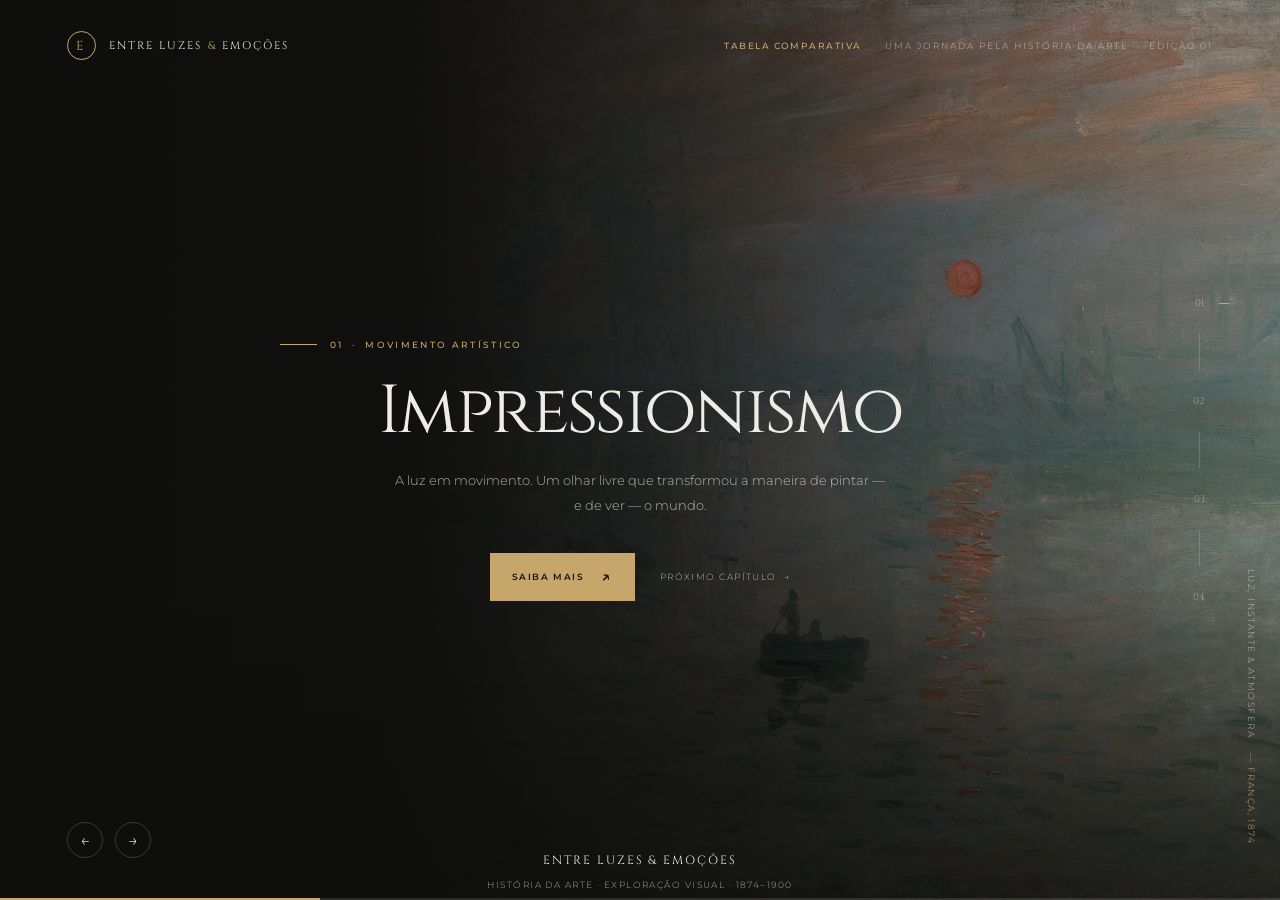
==== commit 1efeef97: "Add files via upload" ====
--- a/index.html
+++ b/index.html
@@ -18,7 +18,10 @@
       <span class="brand-mark">E</span>
       <span>Entre Luzes <span style="color:var(--gold)">&</span> Emoções</span>
     </a>
-    <span class="edition">Uma jornada pela história da arte &nbsp;·&nbsp; Edição 01</span>
+    <div class="topbar-actions">
+      <button class="comparison-open" type="button">Tabela comparativa</button>
+      <span class="edition">Uma jornada pela história da arte &nbsp;·&nbsp; Edição 01</span>
+    </div>
   </header>
 
   <main class="slides" aria-label="Jornada pela história da arte">
@@ -26,21 +29,21 @@
       <div class="slide-art art-impression" role="img" aria-label="Impressão, nascer do sol, de Claude Monet"></div>
       <div class="slide-content">
         <p class="eyebrow">01 &nbsp;·&nbsp; Movimento artístico</p>
-        <h1>Impres-<br>sionismo</h1>
+        <h1>Impressionismo</h1>
         <p class="subtitle">A luz em movimento. Um olhar livre que transformou a maneira de pintar — e de ver — o mundo.</p>
         <div class="actions">
           <button class="button learn-more" data-topic="impressionismo">Saiba mais <span class="arrow">↗</span></button>
           <button class="text-button next-button">Próximo capítulo &nbsp;→</button>
         </div>
       </div>
-      <div class="slide-caption">Luz, instante &amp; atmosfera <span>— França, 1870</span></div>
+      <div class="slide-caption">Luz, instante &amp; atmosfera <span>— França, 1874</span></div>
     </section>
 
     <section class="slide" data-title="Expressionismo" aria-hidden="true">
       <div class="slide-art art-expression" role="img" aria-label="O Grito, de Edvard Munch"></div>
       <div class="slide-content">
         <p class="eyebrow">02 &nbsp;·&nbsp; Movimento artístico</p>
-        <h1>Expres-<br>sionismo</h1>
+        <h1>Expressionismo</h1>
         <p class="subtitle">A realidade vista por dentro. Cor, forma e gesto a serviço da emoção humana.</p>
         <div class="actions">
           <button class="button learn-more" data-topic="expressionismo">Saiba mais <span class="arrow">↗</span></button>
@@ -94,20 +97,62 @@
   </div>
   <div class="progress" aria-hidden="true"><span></span></div>
 
+  <footer class="site-footer home-footer">
+    <p>Entre Luzes &amp; Emoções</p>
+    <span>História da arte · exploração visual · 1874–1900</span>
+  </footer>
+
   <div class="overlay details-overlay" role="dialog" aria-modal="true" aria-labelledby="detail-title" aria-hidden="true">
     <article class="details-screen">
       <header class="details-header">
-        <div>
+        <div class="detail-banner" id="detail-banner">
           <p class="eyebrow" id="detail-eyebrow"></p>
           <h2 id="detail-title"></h2>
-          <p class="panel-intro" id="detail-intro"></p>
         </div>
+        <p class="panel-intro" id="detail-intro"></p>
         <button class="close close-details" aria-label="Fechar detalhes">×</button>
       </header>
       <section class="history-section" aria-labelledby="context-heading">
         <p class="section-kicker">01 &nbsp;·&nbsp; Panorama</p>
         <h3 id="context-heading">Contexto histórico</h3>
         <p class="detail-copy" id="detail-context"></p>
+      </section>
+      <section class="comparison-section" aria-labelledby="comparison-heading" hidden>
+        <p class="section-kicker">02 &nbsp;·&nbsp; Em perspectiva</p>
+        <h3 id="comparison-heading">Impressionismo e Expressionismo</h3>
+        <div class="comparison-table-wrap">
+          <table class="comparison-table">
+            <thead>
+              <tr>
+                <th scope="col">Aspecto</th>
+                <th scope="col">Impressionismo</th>
+                <th scope="col">Expressionismo</th>
+              </tr>
+            </thead>
+            <tbody>
+              <tr>
+                <th scope="row">Período</th>
+                <td>França, a partir de 1874</td>
+                <td>Europa, início do século XX</td>
+              </tr>
+              <tr>
+                <th scope="row">Interesse</th>
+                <td>Luz, cor e instantes cotidianos</td>
+                <td>Emoções e experiência interior</td>
+              </tr>
+              <tr>
+                <th scope="row">Linguagem</th>
+                <td>Pinceladas soltas e observação direta</td>
+                <td>Formas distorcidas e cores intensas</td>
+              </tr>
+              <tr>
+                <th scope="row">Artistas</th>
+                <td>Claude Monet, Edgar Degas</td>
+                <td>Edvard Munch, Ernst Ludwig Kirchner</td>
+              </tr>
+            </tbody>
+          </table>
+        </div>
       </section>
       <section class="artist-profile" aria-labelledby="artist-name">
         <figure class="artist-portrait">
@@ -124,17 +169,21 @@
         <div class="works-heading">
           <div>
             <p class="section-kicker">03 &nbsp;·&nbsp; Galeria</p>
-            <h3 id="works-title">Cinco obras para conhecer</h3>
+            <h3 id="works-title">Três obras para conhecer</h3>
           </div>
           <div class="works-controls" aria-label="Controles da galeria de obras">
             <button class="works-arrow works-previous" type="button" aria-label="Obras anteriores">←</button>
-            <span class="works-count" aria-live="polite">01 — 05</span>
+            <span class="works-count" aria-live="polite">01 — 03 / 03</span>
             <button class="works-arrow works-next" type="button" aria-label="Próximas obras">→</button>
           </div>
         </div>
-        <div class="works-track" id="works-track" aria-label="Cinco obras famosas"></div>
+        <div class="works-track" id="works-track" aria-label="Três obras famosas"></div>
       </section>
     </article>
+    <footer class="site-footer">
+      <p>Entre Luzes &amp; Emoções</p>
+      <span>História da arte · exploração visual · 1874–1900</span>
+    </footer>
   </div>
 
   <script src="js/app.js" defer></script>
--- a/css/style.css
+++ b/css/style.css
@@ -1,661 +1,828 @@
-:root {
-      color-scheme: dark;
-      --ink: #11110f;
-      --paper: #eeece4;
-      --muted: #a7a49a;
-      --gold: #c6a66b;
-      --line: rgba(238, 236, 228, .19);
-      --serif: "Cinzel", Georgia, serif;
-      --sans: "Montserrat", Arial, sans-serif;
-    }
-
-    * { box-sizing: border-box; }
-    html { scroll-behavior: smooth; }
-    body {
-      margin: 0;
-      background: var(--ink);
-      color: var(--paper);
-      font-family: var(--sans);
-      font-weight: 300;
-      overflow: hidden;
-    }
-    button, input { font: inherit; }
-    button { color: inherit; }
-    button:focus-visible, a:focus-visible, input:focus-visible {
-      outline: 2px solid var(--gold);
-      outline-offset: 4px;
-    }
-    .grain {
-      position: fixed;
-      inset: 0;
-      z-index: 8;
-      pointer-events: none;
-      opacity: .13;
-      background-image: url("data:image/svg+xml,%3Csvg viewBox='0 0 180 180' xmlns='http://www.w3.org/2000/svg'%3E%3Cfilter id='n'%3E%3CfeTurbulence type='fractalNoise' baseFrequency='.92' numOctaves='3' stitchTiles='stitch'/%3E%3C/filter%3E%3Crect width='100%25' height='100%25' filter='url(%23n)' opacity='.22'/%3E%3C/svg%3E");
-      mix-blend-mode: soft-light;
-    }
-    .topbar {
-      position: fixed;
-      top: 0;
-      left: 0;
-      z-index: 5;
-      width: 100%;
-      display: flex;
-      justify-content: space-between;
-      align-items: center;
-      padding: 31px 5.2vw;
-    }
-    .brand {
-      display: flex;
-      align-items: center;
-      gap: 13px;
-      color: var(--paper);
-      text-decoration: none;
-      font-family: var(--serif);
-      font-size: 11px;
-      letter-spacing: .19em;
-      text-transform: uppercase;
-    }
-    .brand-mark {
-      width: 29px;
-      height: 29px;
-      display: grid;
-      place-items: center;
-      border: 1px solid var(--gold);
-      border-radius: 50%;
-      color: var(--gold);
-      font-size: 13px;
-    }
-    .edition {
-      color: rgba(238,236,228,.65);
-      font-size: 9px;
-      letter-spacing: .22em;
-      text-transform: uppercase;
-    }
-    .slides { position: relative; width: 100%; height: 100svh; overflow: hidden; }
-    .slide {
-      position: absolute;
-      inset: 0;
-      display: flex;
-      align-items: center;
-      overflow: hidden;
-      opacity: 0;
-      visibility: hidden;
-      transform: translateX(4%);
-      transition: opacity .8s ease, transform 1s cubic-bezier(.22,.61,.36,1), visibility .8s;
-      background: #171714;
-    }
-    .slide.active {
-      opacity: 1;
-      visibility: visible;
-      transform: translateX(0);
-      z-index: 1;
-    }
-    .slide.leaving { transform: translateX(-4%); }
-    .slide::after {
-      content: "";
-      position: absolute;
-      inset: 0;
-      z-index: 0;
-      background: linear-gradient(90deg, rgba(13,13,12,.91) 0%, rgba(13,13,12,.76) 39%, rgba(13,13,12,.17) 100%),
-        linear-gradient(0deg, rgba(13,13,12,.62), transparent 35%);
-    }
-    .slide-art {
-      position: absolute;
-      inset: 0 0 0 31%;
-      background-position: center;
-      background-size: cover;
-      filter: saturate(.78);
-      transform: scale(1.035);
-      transition: transform 8s ease;
-    }
-    .slide.active .slide-art { transform: scale(1); }
-    .slide-art::after {
-      content: "";
-      position: absolute;
-      inset: 0;
-      background: linear-gradient(90deg, #171714 0%, rgba(23,23,20,.62) 18%, transparent 65%),
-        linear-gradient(0deg, rgba(17,17,15,.53), transparent 50%);
-    }
-    .art-impression {
-      background-image: url("../imagens/impressionismo-monet.jpg");
-    }
-    .art-expression {
-      background-image: url("../imagens/expressionismo-munch.jpg");
-    }
-    .art-vangogh {
-      background-image: url("../imagens/vangogh-noite-estrelada.jpg");
-    }
-    .art-video {
-      background-image: url("../imagens/sala-de-video.jpg");
-      filter: saturate(.4);
-    }
-    .slide-content {
-      position: relative;
-      z-index: 2;
-      width: min(670px, 60vw);
-      margin-left: 13.4%;
-      padding-top: 40px;
-    }
-    .eyebrow {
-      display: flex;
-      align-items: center;
-      gap: 13px;
-      margin: 0 0 25px;
-      color: var(--gold);
-      font-size: 9px;
-      font-weight: 500;
-      letter-spacing: .26em;
-      text-transform: uppercase;
-    }
-    .eyebrow::before { content: ""; width: 37px; height: 1px; background: var(--gold); }
-    h1, h2, h3, p { margin-top: 0; }
-    .slide h1 {
-      max-width: 760px;
-      margin-bottom: 20px;
-      font-family: var(--serif);
-      font-size: clamp(42px, 6.4vw, 91px);
-      font-weight: 400;
-      letter-spacing: -.035em;
-      line-height: 1.08;
-    }
-    .slide h1 em { color: var(--gold); font-weight: 400; }
-    .subtitle {
-      max-width: 460px;
-      margin-bottom: 35px;
-      color: rgba(238,236,228,.73);
-      font-size: 13px;
-      line-height: 1.9;
-    }
-    .actions { display: flex; align-items: center; gap: 25px; }
-    .button {
-      display: inline-flex;
-      align-items: center;
-      justify-content: center;
-      gap: 17px;
-      min-height: 48px;
-      padding: 0 21px;
-      border: 1px solid var(--gold);
-      background: var(--gold);
-      color: #171612;
-      cursor: pointer;
-      font-size: 9px;
-      font-weight: 600;
-      letter-spacing: .17em;
-      text-transform: uppercase;
-      text-decoration: none;
-      transition: background .25s, color .25s;
-    }
-    .button:hover { background: transparent; color: var(--paper); }
-    .button .arrow { font-size: 16px; }
-    .text-button {
-      padding: 9px 0;
-      border: 0;
-      background: none;
-      color: rgba(238,236,228,.75);
-      cursor: pointer;
-      font-size: 9px;
-      letter-spacing: .16em;
-      text-transform: uppercase;
-    }
-    .text-button:hover { color: var(--gold); }
-    .slide-caption {
-      position: absolute;
-      right: 1.8vw;
-      bottom: 56px;
-      z-index: 2;
-      color: rgba(238,236,228,.67);
-      font-size: 9px;
-      letter-spacing: .16em;
-      text-transform: uppercase;
-      writing-mode: vertical-rl;
-    }
-    .slide-caption span { color: var(--gold); margin-top: 11px; }
-    .navigation {
-      position: fixed;
-      top: 50%;
-      right: 5.1vw;
-      z-index: 6;
-      display: flex;
-      flex-direction: column;
-      align-items: center;
-      gap: 19px;
-      transform: translateY(-50%);
-    }
-    .nav-index {
-      position: relative;
-      width: 31px;
-      padding: 5px 0;
-      border: 0;
-      background: none;
-      color: rgba(238,236,228,.43);
-      cursor: pointer;
-      font-family: var(--serif);
-      font-size: 10px;
-      text-align: center;
-      transition: color .25s;
-    }
-    .nav-index::after {
-      content: "";
-      position: absolute;
-      right: -14px;
-      top: 50%;
-      width: 0;
-      height: 1px;
-      background: var(--gold);
-      transition: width .25s;
-    }
-    .nav-index.active { color: var(--gold); }
-    .nav-index.active::after { width: 10px; }
-    .nav-rule { height: 36px; width: 1px; background: var(--line); }
-    .side-controls {
-      position: fixed;
-      left: 5.2vw;
-      bottom: 42px;
-      z-index: 6;
-      display: flex;
-      align-items: center;
-      gap: 12px;
-    }
-    .side-controls button {
-      width: 36px;
-      height: 36px;
-      display: grid;
-      place-items: center;
-      border: 1px solid var(--line);
-      border-radius: 50%;
-      background: transparent;
-      color: var(--paper);
-      cursor: pointer;
-      font-size: 17px;
-      transition: border-color .2s, color .2s;
-    }
-    .side-controls button:hover { border-color: var(--gold); color: var(--gold); }
-    .progress {
-      position: fixed;
-      bottom: 0;
-      left: 0;
-      z-index: 9;
-      width: 100%;
-      height: 2px;
-      background: rgba(238,236,228,.12);
-    }
-    .progress span {
-      display: block;
-      width: 25%;
-      height: 100%;
-      background: var(--gold);
-      transition: width .65s ease;
-    }
-    .video-card {
-      display: flex;
-      align-items: center;
-      gap: 13px;
-      margin-top: 27px;
-      color: rgba(238,236,228,.64);
-      font-size: 9px;
-      letter-spacing: .14em;
-      text-transform: uppercase;
-    }
-    .video-card::before { content: "▶"; color: var(--gold); font-size: 12px; }
-    .overlay {
-      position: fixed;
-      inset: 0;
-      z-index: 12;
-      display: grid;
-      place-items: center;
-      padding: 30px;
-      background: rgba(9,9,8,.78);
-      opacity: 0;
-      visibility: hidden;
-      transition: opacity .35s, visibility .35s;
-      backdrop-filter: blur(8px);
-    }
-    .overlay.open { opacity: 1; visibility: visible; }
-    .close {
-      position: absolute;
-      top: 23px;
-      right: 25px;
-      width: 39px;
-      height: 39px;
-      border: 1px solid var(--line);
-      border-radius: 50%;
-      background: transparent;
-      color: var(--paper);
-      cursor: pointer;
-      font-size: 20px;
-    }
-    .close:hover { color: var(--gold); border-color: var(--gold); }
-    .panel-intro {
-      max-width: 730px;
-      margin-bottom: 42px;
-      color: var(--muted);
-      font-size: 13px;
-      line-height: 1.9;
-    }
-    .details-overlay {
-      display: block;
-      padding: 0;
-      overflow-y: auto;
-      background: #11110f;
-      backdrop-filter: none;
-    }
-    .details-screen {
-      position: relative;
-      width: 100%;
-      min-height: 100svh;
-      padding: 80px 8vw 86px;
-      background:
-        radial-gradient(ellipse at 87% 10%, rgba(198,166,107,.09), transparent 34%),
-        #11110f;
-    }
-    .details-header {
-      max-width: 1100px;
-      margin: 0 auto 46px;
-      padding-right: 60px;
-    }
-    .details-header .eyebrow { margin-bottom: 17px; }
-    .details-header h2 {
-      margin-bottom: 14px;
-      font-family: var(--serif);
-      font-size: clamp(38px, 6vw, 72px);
-      font-weight: 400;
-      letter-spacing: -.035em;
-    }
-    .details-header .panel-intro { max-width: 700px; margin-bottom: 0; }
-    .details-screen > .close {
-      position: fixed;
-      top: 25px;
-      right: 4vw;
-      z-index: 4;
-      background: rgba(17,17,15,.8);
-    }
-    .history-section, .artist-profile, .works-section { max-width: 1100px; margin-right: auto; margin-left: auto; }
-    .history-section {
-      margin-bottom: 46px;
-      padding: 30px 34px;
-      border: 1px solid rgba(198,166,107,.22);
-      background: linear-gradient(110deg, rgba(198,166,107,.075), rgba(255,255,255,.012));
-    }
-    .section-kicker {
-      margin-bottom: 12px;
-      color: var(--gold);
-      font-size: 9px;
-      font-weight: 500;
-      letter-spacing: .22em;
-      text-transform: uppercase;
-    }
-    .history-section h3, .works-heading h3 {
-      margin-bottom: 13px;
-      font-family: var(--serif);
-      font-size: clamp(21px, 3vw, 31px);
-      font-weight: 400;
-    }
-    .detail-copy {
-      max-width: 890px;
-      margin: 0;
-      color: rgba(238,236,228,.76);
-      font-size: 12px;
-      line-height: 2;
-    }
-    .artist-profile {
-      display: grid;
-      grid-template-columns: minmax(230px, .75fr) 1.25fr;
-      gap: clamp(26px, 5vw, 68px);
-      align-items: center;
-      margin-bottom: 62px;
-    }
-    .artist-portrait {
-      height: clamp(280px, 35vw, 440px);
-      margin: 0;
-      overflow: hidden;
-      border: 1px solid rgba(198,166,107,.28);
-      background: #1b1a17;
-    }
-    .artist-portrait img {
-      width: 100%;
-      height: 100%;
-      display: block;
-      object-fit: cover;
-      object-position: center 35%;
-      filter: saturate(.82);
-    }
-    .artist-biography h3 {
-      margin: 0 0 8px;
-      font-family: var(--serif);
-      font-size: clamp(30px, 4vw, 48px);
-      font-weight: 400;
-    }
-    .artist-period { margin-bottom: 22px; color: var(--gold); font-size: 10px; letter-spacing: .11em; }
-    .artist-biography .detail-copy { max-width: 560px; }
-    .works-section { min-width: 0; }
-    .works-heading {
-      display: flex;
-      align-items: end;
-      justify-content: space-between;
-      gap: 20px;
-      margin-bottom: 21px;
-    }
-    .works-heading .section-kicker { margin-bottom: 10px; }
-    .works-heading h3 { margin-bottom: 0; }
-    .works-controls { display: flex; align-items: center; gap: 13px; flex: none; }
-    .works-arrow {
-      width: 39px;
-      height: 39px;
-      display: grid;
-      place-items: center;
-      border: 1px solid rgba(198,166,107,.55);
-      border-radius: 50%;
-      background: transparent;
-      color: var(--paper);
-      cursor: pointer;
-      font-size: 17px;
-      transition: border-color .2s, color .2s, background .2s, opacity .2s;
-    }
-    .works-arrow:not(:disabled):hover { border-color: var(--gold); background: rgba(198,166,107,.15); color: var(--gold); }
-    .works-arrow:disabled { cursor: default; opacity: .35; }
-    .works-count { min-width: 77px; color: var(--muted); font-size: 9px; letter-spacing: .1em; text-align: center; }
-    .works-track {
-      display: grid;
-      grid-auto-columns: calc((100% - 36px) / 3);
-      grid-auto-flow: column;
-      gap: 18px;
-      overflow-x: auto;
-      padding: 2px 2px 15px;
-      scroll-behavior: smooth;
-      scroll-snap-type: x mandatory;
-      scrollbar-color: rgba(198,166,107,.5) transparent;
-      scrollbar-width: thin;
-    }
-    .work-card {
-      min-width: 0;
-      overflow: hidden;
-      border: 1px solid var(--line);
-      background: #191916;
-      scroll-snap-align: start;
-    }
-    .work-card img {
-      width: 100%;
-      aspect-ratio: 4 / 3;
-      display: block;
-      object-fit: cover;
-      background: #24231f;
-      transition: transform .6s ease;
-    }
-    .work-card:hover img { transform: scale(1.035); }
-    .work-caption { min-height: 100px; padding: 17px 18px 19px; }
-    .work-caption h4 {
-      min-height: 36px;
-      margin: 0 0 11px;
-      font-family: var(--serif);
-      font-size: 13px;
-      font-weight: 400;
-      line-height: 1.6;
-    }
-    .work-caption p {
-      display: flex;
-      justify-content: space-between;
-      gap: 12px;
-      margin: 0;
-      color: var(--muted);
-      font-size: 9px;
-      line-height: 1.6;
-    }
-    .work-caption p span:first-child { color: var(--gold); }
-    @media (max-width: 700px) {
-      .details-screen { padding: 83px 22px 60px; }
-      .details-header { margin-bottom: 30px; padding-right: 37px; }
-      .details-screen > .close { top: 20px; right: 18px; }
-      .history-section { margin-bottom: 33px; padding: 22px 19px; }
-      .detail-copy { font-size: 11px; }
-      .artist-profile { grid-template-columns: 1fr; gap: 22px; margin-bottom: 41px; }
-      .artist-portrait { height: min(94vw, 380px); }
-      .works-heading { align-items: center; }
-      .works-controls { gap: 7px; }
-      .works-arrow { width: 35px; height: 35px; }
-      .works-count { min-width: 64px; font-size: 8px; }
-      .works-track { grid-auto-columns: 86%; gap: 13px; }
-    }
-    @media (max-width: 700px) {
-      .topbar { padding: 22px 22px; }
-      .edition { display: none; }
-      .brand { font-size: 9px; }
-      .slide-art { inset: 0; background-position: 57% center; }
-      .slide::after { background: linear-gradient(90deg, rgba(13,13,12,.87), rgba(13,13,12,.41)), linear-gradient(0deg, rgba(13,13,12,.58), transparent 60%); }
-      .slide-art::after { background: linear-gradient(90deg, rgba(13,13,12,.52), transparent 100%), linear-gradient(0deg, rgba(13,13,12,.35), transparent 70%); }
-      .slide-content { width: auto; margin: 0 67px 0 8vw; padding-top: 15px; }
-      .slide h1 { font-size: clamp(39px, 12vw, 66px); }
-      .subtitle { max-width: 420px; font-size: 11px; }
-      .navigation { right: 15px; gap: 13px; }
-      .nav-index { font-size: 9px; }
-      .slide-caption { display: none; }
-      .side-controls { left: 8vw; bottom: 24px; }
-      .overlay { padding: 12px; }
-      .close { top: 13px; right: 13px; }
-      .panel-intro { margin-bottom: 28px; }
-    }
-    @media (prefers-reduced-motion: reduce) {
-      *, *::before, *::after { scroll-behavior: auto !important; transition-duration: .01ms !important; animation-duration: .01ms !important; }
-    }
-
-    .video-page { min-height: 100svh; overflow: auto; }
-    .back-link {
-      color: rgba(238,236,228,.72);
-      font-size: 9px;
-      letter-spacing: .14em;
-      text-decoration: none;
-      text-transform: uppercase;
-    }
-    .back-link:hover { color: var(--gold); }
-    .video-main {
-      min-height: 100svh;
-      display: flex;
-      flex-direction: column;
-      align-items: center;
-      justify-content: center;
-      padding: 120px 24px 48px;
-    }
-    .video-heading { width: min(100%, 1100px); margin-bottom: 27px; }
-    .video-heading .eyebrow { margin-bottom: 14px; }
-    .video-heading h1 {
-      margin-bottom: 10px;
-      font-family: var(--serif);
-      font-size: clamp(32px, 5vw, 58px);
-      font-weight: 400;
-    }
-    .video-heading h1 em { color: var(--gold); font-weight: 400; }
-    .video-heading > p:last-child { color: var(--muted); font-size: 11px; }
-    .video-stage {
-      position: relative;
-      width: min(100%, 1100px);
-      padding: 25px;
-      border: 1px solid rgba(198,166,107,.35);
-      background: #191916;
-      box-shadow: 0 25px 100px rgba(0,0,0,.35);
-    }
-    .video-stage:fullscreen {
-      width: 100vw;
-      height: 100vh;
-      max-height: none;
-      display: grid;
-      place-items: center;
-      padding: 72px 24px 24px;
-      border: 0;
-      background: #11110f;
-    }
-    .video-stage:fullscreen .video-frame {
-      width: 100%;
-      height: auto;
-      max-height: calc(100vh - 100px);
-      aspect-ratio: 16 / 9;
-    }
-    .video-fullscreen {
-      position: absolute;
-      top: 23px;
-      z-index: 2;
-      min-height: 39px;
-      padding: 0 12px;
-      border: 1px solid var(--line);
-      background: rgba(17,17,15,.8);
-      color: var(--paper);
-      cursor: pointer;
-      font-size: 9px;
-      letter-spacing: .12em;
-      text-transform: uppercase;
-    }
-    .video-fullscreen { right: 25px; }
-    .video-fullscreen:hover { border-color: var(--gold); color: var(--gold); }
-    .video-frame {
-      position: relative;
-      width: 100%;
-      aspect-ratio: 16 / 9;
-      display: grid;
-      place-items: center;
-      overflow: hidden;
-      background:
-        linear-gradient(rgba(12,12,11,.5),rgba(12,12,11,.7)),
-        url("../imagens/sala-de-video.jpg") center / cover,
-        #10100f;
-    }
-    .video-frame video { position: absolute; inset: 0; width: 100%; height: 100%; background: #10100f; object-fit: contain; }
-    .video-placeholder {
-      position: absolute;
-      right: 12px;
-      bottom: 58px;
-      left: 12px;
-      display: grid;
-      justify-items: center;
-      gap: 7px;
-      padding: 14px;
-      background: rgba(17,17,15,.8);
-      color: var(--paper);
-      font-size: 10px;
-      line-height: 1.7;
-      pointer-events: none;
-      text-align: center;
-    }
-    .video-placeholder[hidden] { display: none; }
-    .video-placeholder strong { color: var(--gold); font-weight: 500; }
-    .video-placeholder code { font-family: Consolas, monospace; }
-    .video-error { min-height: 14px; margin: 10px 0 0; color: #e0a28e; font-size: 10px; }
-    .video-hint { margin: 15px 0 0; color: var(--muted); font-size: 9px; text-align: center; }
-    .video-setup {
-      width: min(100%, 1100px);
-      margin-top: 24px;
-      color: var(--muted);
-      font-size: 11px;
-      line-height: 1.8;
-    }
-    .video-setup p { margin: 0 0 8px; }
-    .video-setup strong { color: var(--gold); font-weight: 500; }
-    .video-setup code {
-      color: var(--paper);
-      font-family: Consolas, monospace;
-      font-size: 10px;
-    }
-    @media (max-width: 700px) {
-      .back-link { font-size: 8px; }
-      .video-main { padding: 100px 16px 30px; }
-      .video-stage { padding: 12px; }
-      .video-fullscreen { top: 13px; right: 13px; min-height: 34px; padding: 0 8px; }
-    }
+:root {
+      color-scheme: dark;
+      --ink: #11110f;
+      --paper: #eeece4;
+      --muted: #a7a49a;
+      --gold: #c6a66b;
+      --line: rgba(238, 236, 228, .19);
+      --serif: "Cinzel", Georgia, serif;
+      --sans: "Montserrat", Arial, sans-serif;
+    }
+
+    * { box-sizing: border-box; }
+    html { scroll-behavior: smooth; }
+    body {
+      margin: 0;
+      background: var(--ink);
+      color: var(--paper);
+      font-family: var(--sans);
+      font-weight: 300;
+      overflow: hidden;
+    }
+    button, input { font: inherit; }
+    button { color: inherit; }
+    button:focus-visible, a:focus-visible, input:focus-visible {
+      outline: 2px solid var(--gold);
+      outline-offset: 4px;
+    }
+    .grain {
+      position: fixed;
+      inset: 0;
+      z-index: 8;
+      pointer-events: none;
+      opacity: .13;
+      background-image: url("data:image/svg+xml,%3Csvg viewBox='0 0 180 180' xmlns='http://www.w3.org/2000/svg'%3E%3Cfilter id='n'%3E%3CfeTurbulence type='fractalNoise' baseFrequency='.92' numOctaves='3' stitchTiles='stitch'/%3E%3C/filter%3E%3Crect width='100%25' height='100%25' filter='url(%23n)' opacity='.22'/%3E%3C/svg%3E");
+      mix-blend-mode: soft-light;
+    }
+    .topbar {
+      position: fixed;
+      top: 0;
+      left: 0;
+      z-index: 5;
+      width: 100%;
+      display: flex;
+      justify-content: space-between;
+      align-items: center;
+      padding: 31px 5.2vw;
+    }
+    .brand {
+      display: flex;
+      align-items: center;
+      gap: 13px;
+      color: var(--paper);
+      text-decoration: none;
+      font-family: var(--serif);
+      font-size: 11px;
+      letter-spacing: .19em;
+      text-transform: uppercase;
+    }
+    .brand-mark {
+      width: 29px;
+      height: 29px;
+      display: grid;
+      place-items: center;
+      border: 1px solid var(--gold);
+      border-radius: 50%;
+      color: var(--gold);
+      font-size: 13px;
+    }
+    .edition {
+      color: rgba(238,236,228,.65);
+      font-size: 9px;
+      letter-spacing: .22em;
+      text-transform: uppercase;
+    }
+    .topbar-actions {
+      display: flex;
+      align-items: center;
+      gap: 24px;
+    }
+    .comparison-open {
+      padding: 8px 0;
+      border: 0;
+      background: none;
+      color: var(--gold);
+      cursor: pointer;
+      font-size: 9px;
+      font-weight: 500;
+      letter-spacing: .16em;
+      text-transform: uppercase;
+    }
+    .comparison-open:hover { color: var(--paper); }
+    .slides { position: relative; width: 100%; height: 100svh; overflow: hidden; }
+    .slide {
+      position: absolute;
+      inset: 0;
+      display: flex;
+      align-items: center;
+      overflow: hidden;
+      opacity: 0;
+      visibility: hidden;
+      transform: translateX(4%);
+      transition: opacity .8s ease, transform 1s cubic-bezier(.22,.61,.36,1), visibility .8s;
+      background: #171714;
+    }
+    .slide.active {
+      opacity: 1;
+      visibility: visible;
+      transform: translateX(0);
+      z-index: 1;
+    }
+    .slide.leaving { transform: translateX(-4%); }
+    .slide::after {
+      content: "";
+      position: absolute;
+      inset: 0;
+      z-index: 0;
+      background: linear-gradient(90deg, rgba(13,13,12,.91) 0%, rgba(13,13,12,.76) 39%, rgba(13,13,12,.17) 100%),
+        linear-gradient(0deg, rgba(13,13,12,.62), transparent 35%);
+    }
+    .slide-art {
+      position: absolute;
+      inset: 0 0 0 31%;
+      background-position: center;
+      background-size: cover;
+      filter: saturate(.78);
+      transform: scale(1.035);
+      transition: transform 8s ease;
+    }
+    .slide.active .slide-art { transform: scale(1); }
+    .slide-art::after {
+      content: "";
+      position: absolute;
+      inset: 0;
+      background: linear-gradient(90deg, #171714 0%, rgba(23,23,20,.62) 18%, transparent 65%),
+        linear-gradient(0deg, rgba(17,17,15,.53), transparent 50%);
+    }
+    .art-impression {
+      background-image: url("../imagens/impressionismo-monet.jpg");
+    }
+    .art-expression {
+      background-image: url("../imagens/expressionismo-munch.jpg");
+    }
+    .art-vangogh {
+      background-image: url("../imagens/vangogh-noite-estrelada.jpg");
+    }
+    .art-video {
+      background-image: url("../imagens/sala-de-video.jpg");
+      filter: saturate(.4);
+    }
+    .slide-content {
+      position: relative;
+      z-index: 2;
+      width: min(720px, 62vw);
+      margin: 0 auto;
+      padding-top: 40px;
+      text-align: center;
+    }
+    .eyebrow {
+      display: flex;
+      align-items: center;
+      gap: 13px;
+      margin: 0 0 25px;
+      color: var(--gold);
+      font-size: 9px;
+      font-weight: 500;
+      letter-spacing: .26em;
+      text-transform: uppercase;
+    }
+    .eyebrow::before { content: ""; width: 37px; height: 1px; background: var(--gold); }
+    h1, h2, h3, p { margin-top: 0; }
+    .slide h1 {
+      max-width: 760px;
+      margin-bottom: 20px;
+      font-family: var(--serif);
+      font-size: clamp(30px, 5.3vw, 76px);
+      font-weight: 400;
+      letter-spacing: -.035em;
+      line-height: 1.08;
+    }
+    .slide[data-title="Impressionismo"] h1,
+    .slide[data-title="Expressionismo"] h1 { white-space: nowrap; }
+    .slide h1 em { color: var(--gold); font-weight: 400; }
+    .subtitle {
+      max-width: 500px;
+      margin: 0 auto 35px;
+      color: rgba(238,236,228,.73);
+      font-size: 13px;
+      line-height: 1.9;
+    }
+    .actions {
+      display: flex;
+      align-items: center;
+      justify-content: center;
+      gap: 25px;
+      flex-wrap: wrap;
+    }
+    .button {
+      display: inline-flex;
+      align-items: center;
+      justify-content: center;
+      gap: 17px;
+      min-height: 48px;
+      padding: 0 21px;
+      border: 1px solid var(--gold);
+      background: var(--gold);
+      color: #171612;
+      cursor: pointer;
+      font-size: 9px;
+      font-weight: 600;
+      letter-spacing: .17em;
+      text-transform: uppercase;
+      text-decoration: none;
+      transition: background .25s, color .25s;
+    }
+    .button:hover { background: transparent; color: var(--paper); }
+    .button .arrow { font-size: 16px; }
+    .text-button {
+      padding: 9px 0;
+      border: 0;
+      background: none;
+      color: rgba(238,236,228,.75);
+      cursor: pointer;
+      font-size: 9px;
+      letter-spacing: .16em;
+      text-transform: uppercase;
+    }
+    .text-button:hover { color: var(--gold); }
+    .slide-caption {
+      position: absolute;
+      right: 1.8vw;
+      bottom: 56px;
+      z-index: 2;
+      color: rgba(238,236,228,.67);
+      font-size: 9px;
+      letter-spacing: .16em;
+      text-transform: uppercase;
+      writing-mode: vertical-rl;
+    }
+    .slide-caption span { color: var(--gold); margin-top: 11px; }
+    .navigation {
+      position: fixed;
+      top: 50%;
+      right: 5.1vw;
+      z-index: 6;
+      display: flex;
+      flex-direction: column;
+      align-items: center;
+      gap: 19px;
+      transform: translateY(-50%);
+    }
+    .nav-index {
+      position: relative;
+      width: 31px;
+      padding: 5px 0;
+      border: 0;
+      background: none;
+      color: rgba(238,236,228,.43);
+      cursor: pointer;
+      font-family: var(--serif);
+      font-size: 10px;
+      text-align: center;
+      transition: color .25s;
+    }
+    .nav-index::after {
+      content: "";
+      position: absolute;
+      right: -14px;
+      top: 50%;
+      width: 0;
+      height: 1px;
+      background: var(--gold);
+      transition: width .25s;
+    }
+    .nav-index.active { color: var(--gold); }
+    .nav-index.active::after { width: 10px; }
+    .nav-rule { height: 36px; width: 1px; background: var(--line); }
+    .side-controls {
+      position: fixed;
+      left: 5.2vw;
+      bottom: 42px;
+      z-index: 6;
+      display: flex;
+      align-items: center;
+      gap: 12px;
+    }
+    .side-controls button {
+      width: 36px;
+      height: 36px;
+      display: grid;
+      place-items: center;
+      border: 1px solid var(--line);
+      border-radius: 50%;
+      background: transparent;
+      color: var(--paper);
+      cursor: pointer;
+      font-size: 17px;
+      transition: border-color .2s, color .2s;
+    }
+    .side-controls button:hover { border-color: var(--gold); color: var(--gold); }
+    .progress {
+      position: fixed;
+      bottom: 0;
+      left: 0;
+      z-index: 9;
+      width: 100%;
+      height: 2px;
+      background: rgba(238,236,228,.12);
+    }
+    .progress span {
+      display: block;
+      width: 25%;
+      height: 100%;
+      background: var(--gold);
+      transition: width .65s ease;
+    }
+    .video-card {
+      display: flex;
+      align-items: center;
+      gap: 13px;
+      margin-top: 27px;
+      color: rgba(238,236,228,.64);
+      font-size: 9px;
+      letter-spacing: .14em;
+      text-transform: uppercase;
+    }
+    .video-card::before { content: "▶"; color: var(--gold); font-size: 12px; }
+    .overlay {
+      position: fixed;
+      inset: 0;
+      z-index: 12;
+      display: grid;
+      place-items: center;
+      padding: 30px;
+      background: rgba(9,9,8,.78);
+      opacity: 0;
+      visibility: hidden;
+      transition: opacity .35s, visibility .35s;
+      backdrop-filter: blur(8px);
+    }
+    .overlay.open { opacity: 1; visibility: visible; }
+    .close {
+      position: absolute;
+      top: 23px;
+      right: 25px;
+      width: 39px;
+      height: 39px;
+      border: 1px solid var(--line);
+      border-radius: 50%;
+      background: transparent;
+      color: var(--paper);
+      cursor: pointer;
+      font-size: 20px;
+    }
+    .close:hover { color: var(--gold); border-color: var(--gold); }
+    .panel-intro {
+      max-width: 730px;
+      margin-bottom: 42px;
+      color: var(--muted);
+      font-size: 13px;
+      line-height: 1.9;
+    }
+    .details-overlay {
+      display: block;
+      padding: 0;
+      overflow-y: auto;
+      background: #11110f;
+      backdrop-filter: none;
+    }
+    .details-screen {
+      position: relative;
+      width: 100%;
+      min-height: 100svh;
+      padding: 80px 8vw 32px;
+      background:
+        radial-gradient(ellipse at 87% 10%, rgba(198,166,107,.09), transparent 34%),
+        #11110f;
+    }
+    .detail-banner {
+      position: relative;
+      isolation: isolate;
+      display: flex;
+      flex-direction: column;
+      width: calc(100% + 16vw);
+      min-height: clamp(210px, 26vw, 300px);
+      align-items: center;
+      justify-content: center;
+      overflow: hidden;
+      margin: 0 0 22px -8vw;
+      padding: clamp(24px, 5vw, 64px) 8vw;
+      border: 1px solid rgba(198,166,107,.28);
+      background-size: cover;
+      background-position: center;
+      box-shadow: inset 0 0 0 1px rgba(255,255,255,.04);
+      text-align: center;
+    }
+    .detail-banner::before {
+      position: absolute;
+      z-index: -1;
+      inset: 0;
+      background: linear-gradient(90deg, rgba(17,17,15,.78), rgba(17,17,15,.62) 50%, rgba(17,17,15,.78)),
+        linear-gradient(0deg, rgba(17,17,15,.32), rgba(17,17,15,.32));
+      backdrop-filter: blur(2px) saturate(.55);
+      content: "";
+    }
+    .details-header {
+      width: 100%;
+      max-width: none;
+      margin: 0 auto 38px;
+    }
+    .detail-banner .eyebrow {
+      justify-content: center;
+      margin-bottom: 15px;
+    }
+    .details-header h2 {
+      margin: 0;
+      font-family: var(--serif);
+      font-size: clamp(34px, 5.8vw, 68px);
+      font-weight: 400;
+      letter-spacing: -.035em;
+    }
+    .details-header .panel-intro {
+      width: min(100% - 16vw, 900px);
+      max-width: 760px;
+      margin: 0 auto;
+    }
+    .details-screen > .close {
+      position: fixed;
+      top: 25px;
+      right: 4vw;
+      z-index: 4;
+      background: rgba(17,17,15,.8);
+    }
+    .history-section, .artist-profile, .works-section { max-width: 1100px; margin-right: auto; margin-left: auto; }
+    .history-section {
+      margin-bottom: 46px;
+      padding: 30px 34px;
+      border: 1px solid rgba(198,166,107,.22);
+      background: linear-gradient(110deg, rgba(198,166,107,.075), rgba(255,255,255,.012));
+    }
+    .comparison-section {
+      max-width: 1100px;
+      margin: 0 auto 54px;
+    }
+    .comparison-section h3 {
+      margin-bottom: 18px;
+      font-family: var(--serif);
+      font-size: clamp(21px, 3vw, 31px);
+      font-weight: 400;
+    }
+    .comparison-table-wrap {
+      overflow-x: auto;
+      border: 1px solid rgba(198,166,107,.22);
+      background: rgba(255,255,255,.018);
+    }
+    .comparison-table {
+      width: 100%;
+      min-width: 540px;
+      border-collapse: collapse;
+      color: rgba(238,236,228,.76);
+      font-size: 11px;
+      line-height: 1.7;
+      text-align: left;
+    }
+    .comparison-table th,
+    .comparison-table td {
+      padding: 13px 17px;
+      border-bottom: 1px solid var(--line);
+      vertical-align: top;
+    }
+    .comparison-table thead th {
+      color: var(--gold);
+      font-size: 9px;
+      font-weight: 500;
+      letter-spacing: .12em;
+      text-transform: uppercase;
+    }
+    .comparison-table tbody th {
+      color: var(--paper);
+      font-weight: 500;
+    }
+    .comparison-table tbody tr:last-child th,
+    .comparison-table tbody tr:last-child td { border-bottom: 0; }
+    .section-kicker {
+      margin-bottom: 12px;
+      color: var(--gold);
+      font-size: 9px;
+      font-weight: 500;
+      letter-spacing: .22em;
+      text-transform: uppercase;
+    }
+    .history-section h3, .works-heading h3 {
+      margin-bottom: 13px;
+      font-family: var(--serif);
+      font-size: clamp(21px, 3vw, 31px);
+      font-weight: 400;
+    }
+    .detail-copy {
+      max-width: 890px;
+      margin: 0;
+      color: rgba(238,236,228,.76);
+      font-size: 12px;
+      line-height: 2;
+    }
+    .artist-profile {
+      display: grid;
+      grid-template-columns: minmax(240px, .72fr) minmax(0, 1.28fr);
+      gap: clamp(26px, 5vw, 68px);
+      align-items: center;
+      width: calc(100% + 16vw);
+      max-width: none;
+      margin-bottom: 62px;
+      margin-left: -8vw;
+      padding: 16px 8vw;
+      border: 1px solid rgba(198,166,107,.22);
+      background: linear-gradient(90deg, rgba(198,166,107,.08), rgba(255,255,255,.02));
+    }
+    .artist-portrait {
+      height: clamp(280px, 35vw, 440px);
+      margin: 0;
+      overflow: hidden;
+      border: 1px solid rgba(198,166,107,.28);
+      background: #1b1a17;
+    }
+    .artist-portrait img {
+      width: 100%;
+      height: 100%;
+      display: block;
+      object-fit: cover;
+      object-position: center 35%;
+      filter: saturate(.82);
+    }
+    .artist-biography h3 {
+      margin: 0 0 8px;
+      font-family: var(--serif);
+      font-size: clamp(30px, 4vw, 48px);
+      font-weight: 400;
+    }
+    .artist-period { margin-bottom: 22px; color: var(--gold); font-size: 10px; letter-spacing: .11em; }
+    .artist-biography .detail-copy { max-width: 560px; }
+    .works-section { min-width: 0; }
+    .works-heading {
+      display: flex;
+      align-items: end;
+      justify-content: space-between;
+      gap: 20px;
+      margin-bottom: 21px;
+    }
+    .works-heading .section-kicker { margin-bottom: 10px; }
+    .works-heading h3 { margin-bottom: 0; }
+    .works-controls { display: flex; align-items: center; gap: 13px; flex: none; }
+    .works-arrow {
+      width: 39px;
+      height: 39px;
+      display: grid;
+      place-items: center;
+      border: 1px solid rgba(198,166,107,.55);
+      border-radius: 50%;
+      background: transparent;
+      color: var(--paper);
+      cursor: pointer;
+      font-size: 17px;
+      transition: border-color .2s, color .2s, background .2s, opacity .2s;
+    }
+    .works-arrow:not(:disabled):hover { border-color: var(--gold); background: rgba(198,166,107,.15); color: var(--gold); }
+    .works-arrow:disabled { cursor: default; opacity: .35; }
+    .works-count { min-width: 77px; color: var(--muted); font-size: 9px; letter-spacing: .1em; text-align: center; }
+    .works-track {
+      display: grid;
+      grid-auto-columns: calc((100% - 36px) / 3);
+      grid-auto-flow: column;
+      gap: 18px;
+      overflow-x: auto;
+      padding: 2px 2px 15px;
+      scroll-behavior: smooth;
+      scroll-snap-type: x mandatory;
+      scrollbar-color: rgba(198,166,107,.5) transparent;
+      scrollbar-width: thin;
+    }
+    .work-card {
+      min-width: 0;
+      overflow: hidden;
+      border: 1px solid var(--line);
+      background: #191916;
+      scroll-snap-align: start;
+    }
+    .work-card img {
+      width: 100%;
+      aspect-ratio: 4 / 3;
+      display: block;
+      object-fit: cover;
+      background: #24231f;
+      transition: transform .6s ease;
+    }
+    .work-card:hover img { transform: scale(1.035); }
+    .work-caption { min-height: 100px; padding: 17px 18px 19px; }
+    .work-caption h4 {
+      min-height: 36px;
+      margin: 0 0 11px;
+      font-family: var(--serif);
+      font-size: 13px;
+      font-weight: 400;
+      line-height: 1.6;
+    }
+    .work-caption p {
+      display: flex;
+      justify-content: space-between;
+      gap: 12px;
+      margin: 0;
+      color: var(--muted);
+      font-size: 9px;
+      line-height: 1.6;
+    }
+    .work-caption p span:first-child { color: var(--gold); }
+    .site-footer {
+      max-width: 1100px;
+      margin: 48px auto 0;
+      padding: 18px 0 12px;
+      border-top: 1px solid rgba(198,166,107,.22);
+      color: rgba(238,236,228,.68);
+      text-align: center;
+    }
+    .home-footer {
+      position: fixed;
+      z-index: 6;
+      bottom: 8px;
+      left: 50%;
+      width: max-content;
+      max-width: calc(100% - 150px);
+      margin-top: 0;
+      padding: 8px 0 0;
+      border-top: 0;
+      transform: translateX(-50%);
+    }
+    .video-footer {
+      margin-top: 18px;
+    }
+    .site-footer p {
+      margin: 0 0 5px;
+      color: var(--paper);
+      font-family: var(--serif);
+      font-size: 12px;
+      letter-spacing: .16em;
+      text-transform: uppercase;
+    }
+    .site-footer span {
+      font-size: 9px;
+      letter-spacing: .16em;
+      text-transform: uppercase;
+    }
+    @media (max-width: 700px) {
+      .details-overlay { padding: 0; }
+      .details-screen { padding: 83px 22px 60px; }
+      .details-header { margin-bottom: 30px; }
+      .details-screen > .close { top: 20px; right: 18px; }
+      .detail-banner {
+        width: calc(100% + 44px);
+        min-height: 190px;
+        margin-left: -22px;
+        padding: 22px;
+      }
+      .details-header h2 { font-size: clamp(30px, 8vw, 44px); }
+      .details-header .panel-intro { width: 100%; }
+      .history-section { margin-bottom: 33px; padding: 22px 19px; }
+      .comparison-section { margin-bottom: 40px; }
+      .comparison-table th,
+      .comparison-table td { padding: 11px 12px; }
+      .detail-copy { font-size: 11px; }
+      .artist-profile {
+        width: calc(100% + 44px);
+        grid-template-columns: 1fr;
+        gap: 22px;
+        margin-bottom: 41px;
+        margin-left: -22px;
+        padding: 12px 22px;
+      }
+      .artist-portrait { height: min(94vw, 380px); }
+      .works-heading { align-items: center; }
+      .works-controls { gap: 7px; }
+      .works-arrow { width: 35px; height: 35px; }
+      .works-count { min-width: 64px; font-size: 8px; }
+      .works-track { grid-auto-columns: 86%; gap: 13px; }
+    }
+    @media (max-width: 700px) {
+      .topbar { padding: 22px 22px; }
+      .topbar-actions { margin-left: auto; }
+      .edition { display: none; }
+      .brand { font-size: 9px; }
+      .comparison-open { max-width: 130px; font-size: 8px; text-align: right; }
+      .slide-art { inset: 0; background-position: 57% center; }
+      .slide::after { background: linear-gradient(90deg, rgba(13,13,12,.87), rgba(13,13,12,.41)), linear-gradient(0deg, rgba(13,13,12,.58), transparent 60%); }
+      .slide-art::after { background: linear-gradient(90deg, rgba(13,13,12,.52), transparent 100%), linear-gradient(0deg, rgba(13,13,12,.35), transparent 70%); }
+      .slide-content { width: auto; margin: 0 52px 0 7vw; padding-top: 15px; }
+      .slide h1 { font-size: clamp(20px, 7vw, 48px); overflow-wrap: normal; }
+      .subtitle { max-width: 420px; font-size: 11px; }
+      .navigation { right: 15px; gap: 13px; }
+      .nav-index { font-size: 9px; }
+      .slide-caption { display: none; }
+      .side-controls { left: 8vw; bottom: 24px; }
+      .overlay { padding: 12px; }
+      .details-overlay { padding: 0; }
+      .close { top: 13px; right: 13px; }
+      .panel-intro { margin-bottom: 28px; }
+    }
+    @media (prefers-reduced-motion: reduce) {
+      *, *::before, *::after { scroll-behavior: auto !important; transition-duration: .01ms !important; animation-duration: .01ms !important; }
+    }
+
+    .video-page { min-height: 100svh; overflow: auto; }
+    .back-link {
+      color: rgba(238,236,228,.72);
+      font-size: 9px;
+      letter-spacing: .14em;
+      text-decoration: none;
+      text-transform: uppercase;
+    }
+    .back-link:hover { color: var(--gold); }
+    .video-main {
+      min-height: 100svh;
+      display: flex;
+      flex-direction: column;
+      align-items: center;
+      justify-content: center;
+      padding: 120px 24px 48px;
+    }
+    .video-heading { width: min(100%, 1100px); margin-bottom: 27px; }
+    .video-heading .eyebrow { margin-bottom: 14px; }
+    .video-heading h1 {
+      margin-bottom: 10px;
+      font-family: var(--serif);
+      font-size: clamp(32px, 5vw, 58px);
+      font-weight: 400;
+    }
+    .video-heading h1 em { color: var(--gold); font-weight: 400; }
+    .video-heading > p:last-child { color: var(--muted); font-size: 11px; }
+    .video-stage {
+      position: relative;
+      width: min(100%, 1100px);
+      padding: 25px;
+      border: 1px solid rgba(198,166,107,.35);
+      background: #191916;
+      box-shadow: 0 25px 100px rgba(0,0,0,.35);
+    }
+    .video-stage:fullscreen {
+      width: 100vw;
+      height: 100vh;
+      max-height: none;
+      display: grid;
+      place-items: center;
+      padding: 72px 24px 24px;
+      border: 0;
+      background: #11110f;
+    }
+    .video-stage:fullscreen .video-frame {
+      width: 100%;
+      height: auto;
+      max-height: calc(100vh - 100px);
+      aspect-ratio: 16 / 9;
+    }
+    .video-fullscreen {
+      position: absolute;
+      top: 23px;
+      z-index: 2;
+      min-height: 39px;
+      padding: 0 12px;
+      border: 1px solid var(--line);
+      background: rgba(17,17,15,.8);
+      color: var(--paper);
+      cursor: pointer;
+      font-size: 9px;
+      letter-spacing: .12em;
+      text-transform: uppercase;
+    }
+    .video-fullscreen { right: 25px; }
+    .video-fullscreen:hover { border-color: var(--gold); color: var(--gold); }
+    .video-frame {
+      position: relative;
+      width: 100%;
+      aspect-ratio: 16 / 9;
+      display: grid;
+      place-items: center;
+      overflow: hidden;
+      background:
+        linear-gradient(rgba(12,12,11,.5),rgba(12,12,11,.7)),
+        url("../imagens/sala-de-video.jpg") center / cover,
+        #10100f;
+    }
+    .video-frame video { position: absolute; inset: 0; width: 100%; height: 100%; background: #10100f; object-fit: contain; }
+    .video-placeholder {
+      position: absolute;
+      right: 12px;
+      bottom: 58px;
+      left: 12px;
+      display: grid;
+      justify-items: center;
+      gap: 7px;
+      padding: 14px;
+      background: rgba(17,17,15,.8);
+      color: var(--paper);
+      font-size: 10px;
+      line-height: 1.7;
+      pointer-events: none;
+      text-align: center;
+    }
+    .video-placeholder[hidden] { display: none; }
+    .video-placeholder strong { color: var(--gold); font-weight: 500; }
+    .video-placeholder code { font-family: Consolas, monospace; }
+    .video-error { min-height: 14px; margin: 10px 0 0; color: #e0a28e; font-size: 10px; }
+    .video-hint { margin: 15px 0 0; color: var(--muted); font-size: 9px; text-align: center; }
+    .video-setup {
+      width: min(100%, 1100px);
+      margin-top: 24px;
+      color: var(--muted);
+      font-size: 11px;
+      line-height: 1.8;
+    }
+    .video-setup p { margin: 0 0 8px; }
+    .video-setup strong { color: var(--gold); font-weight: 500; }
+    .video-setup code {
+      color: var(--paper);
+      font-family: Consolas, monospace;
+      font-size: 10px;
+    }
+    @media (max-width: 700px) {
+      .back-link { font-size: 8px; }
+      .video-main { padding: 100px 16px 30px; }
+      .video-stage { padding: 12px; }
+      .video-fullscreen { top: 13px; right: 13px; min-height: 34px; padding: 0 8px; }
+    }
